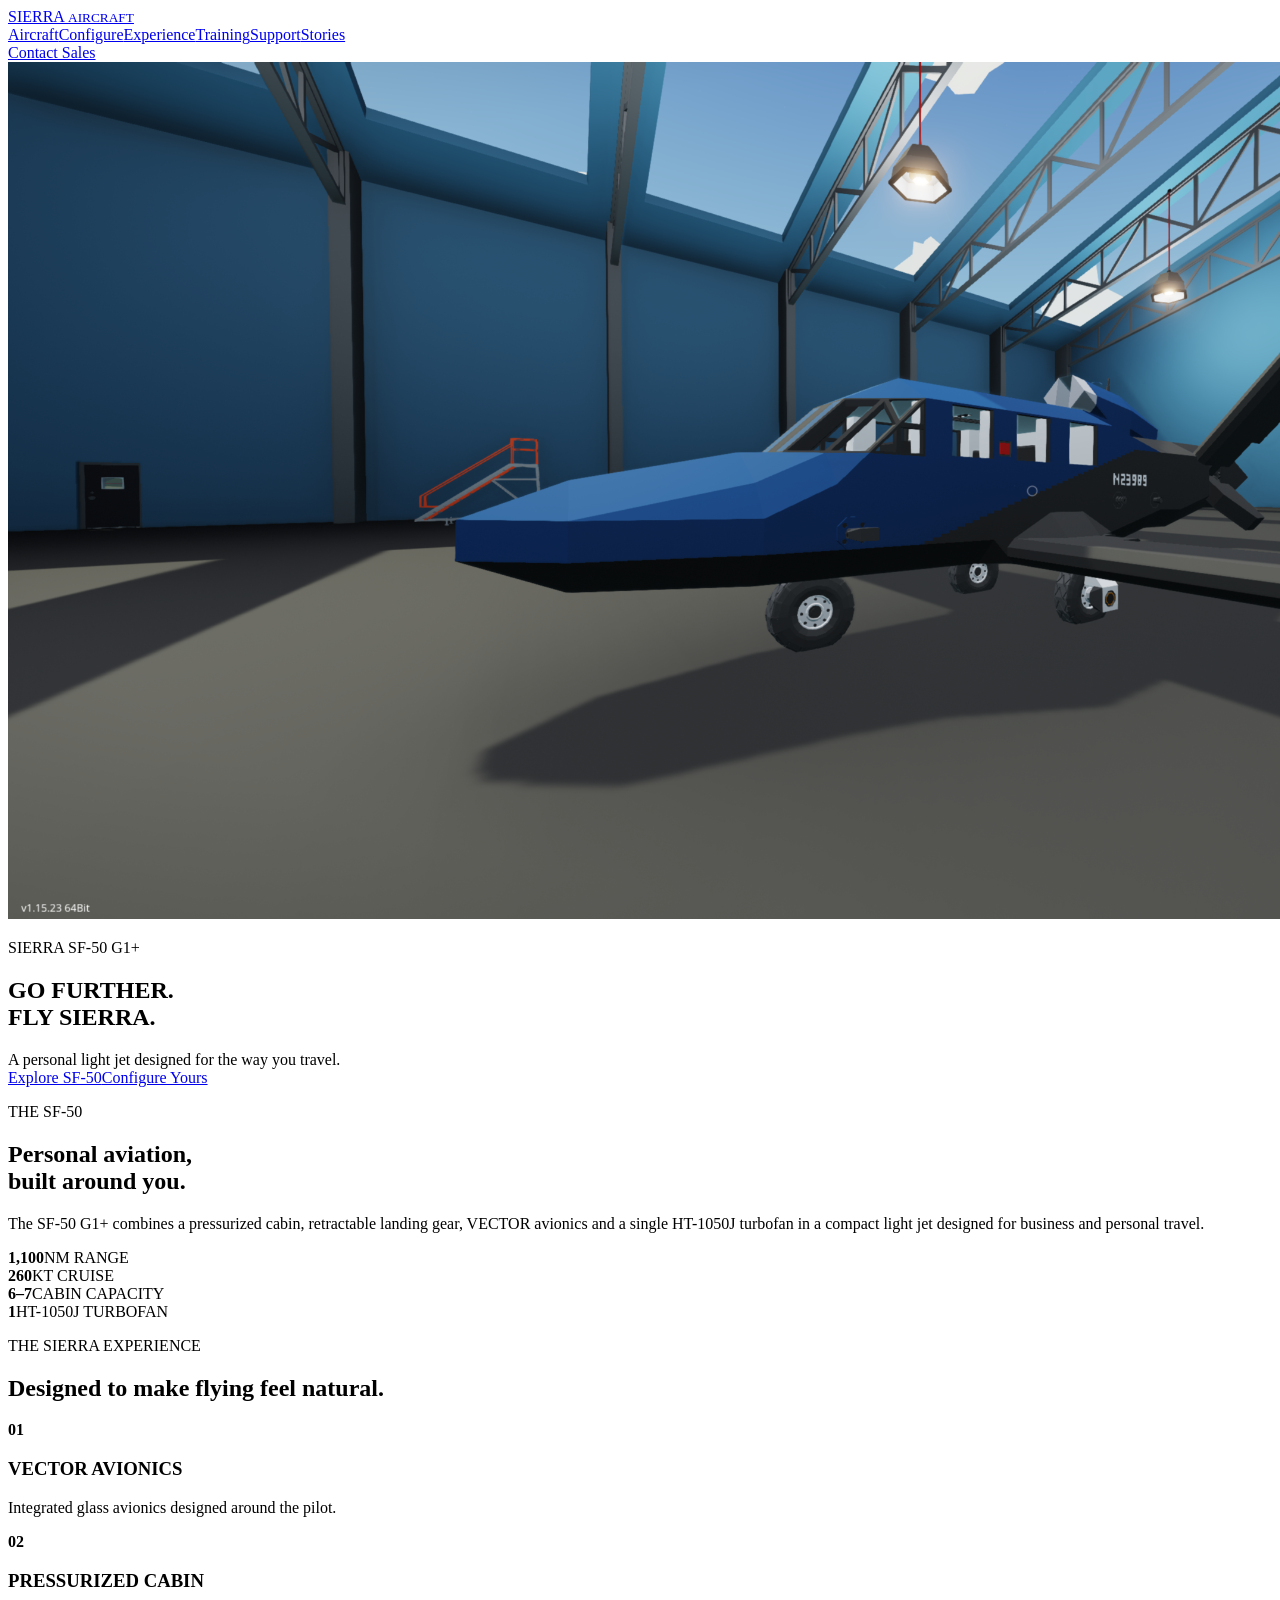
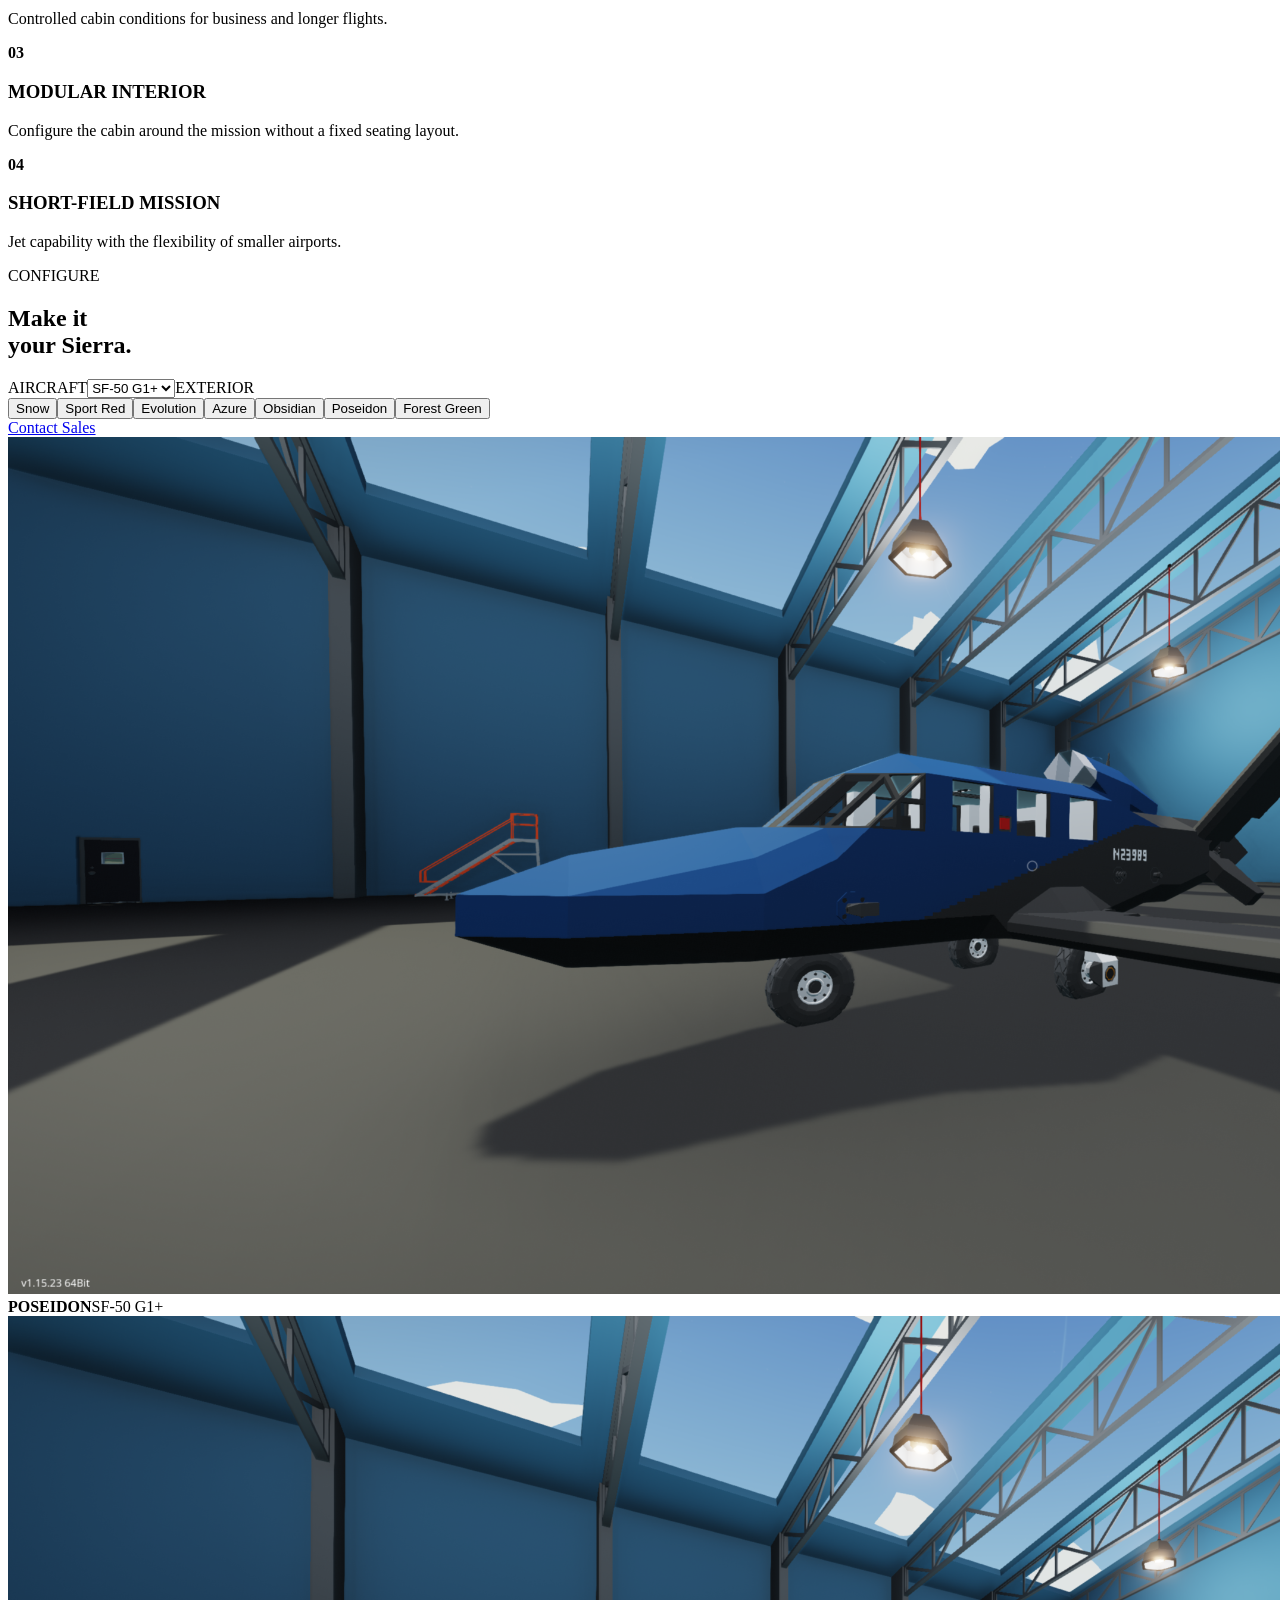
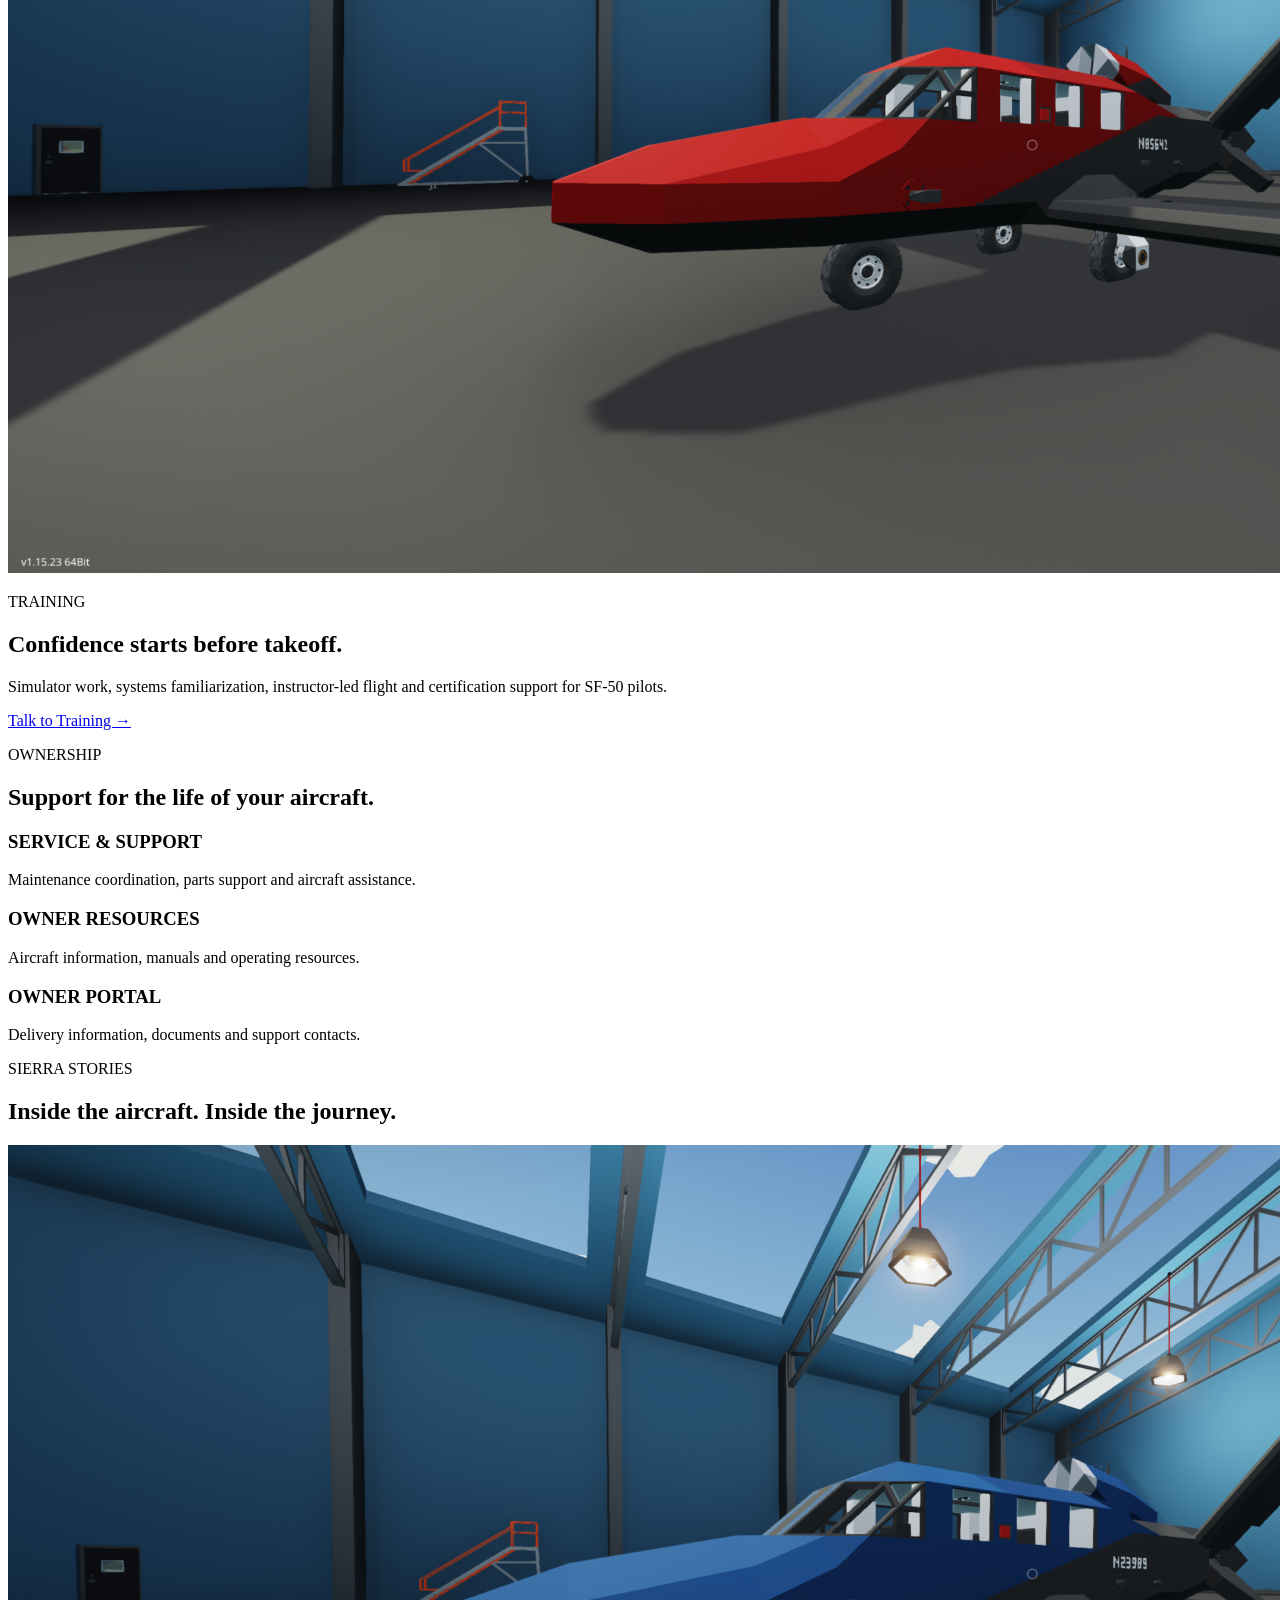
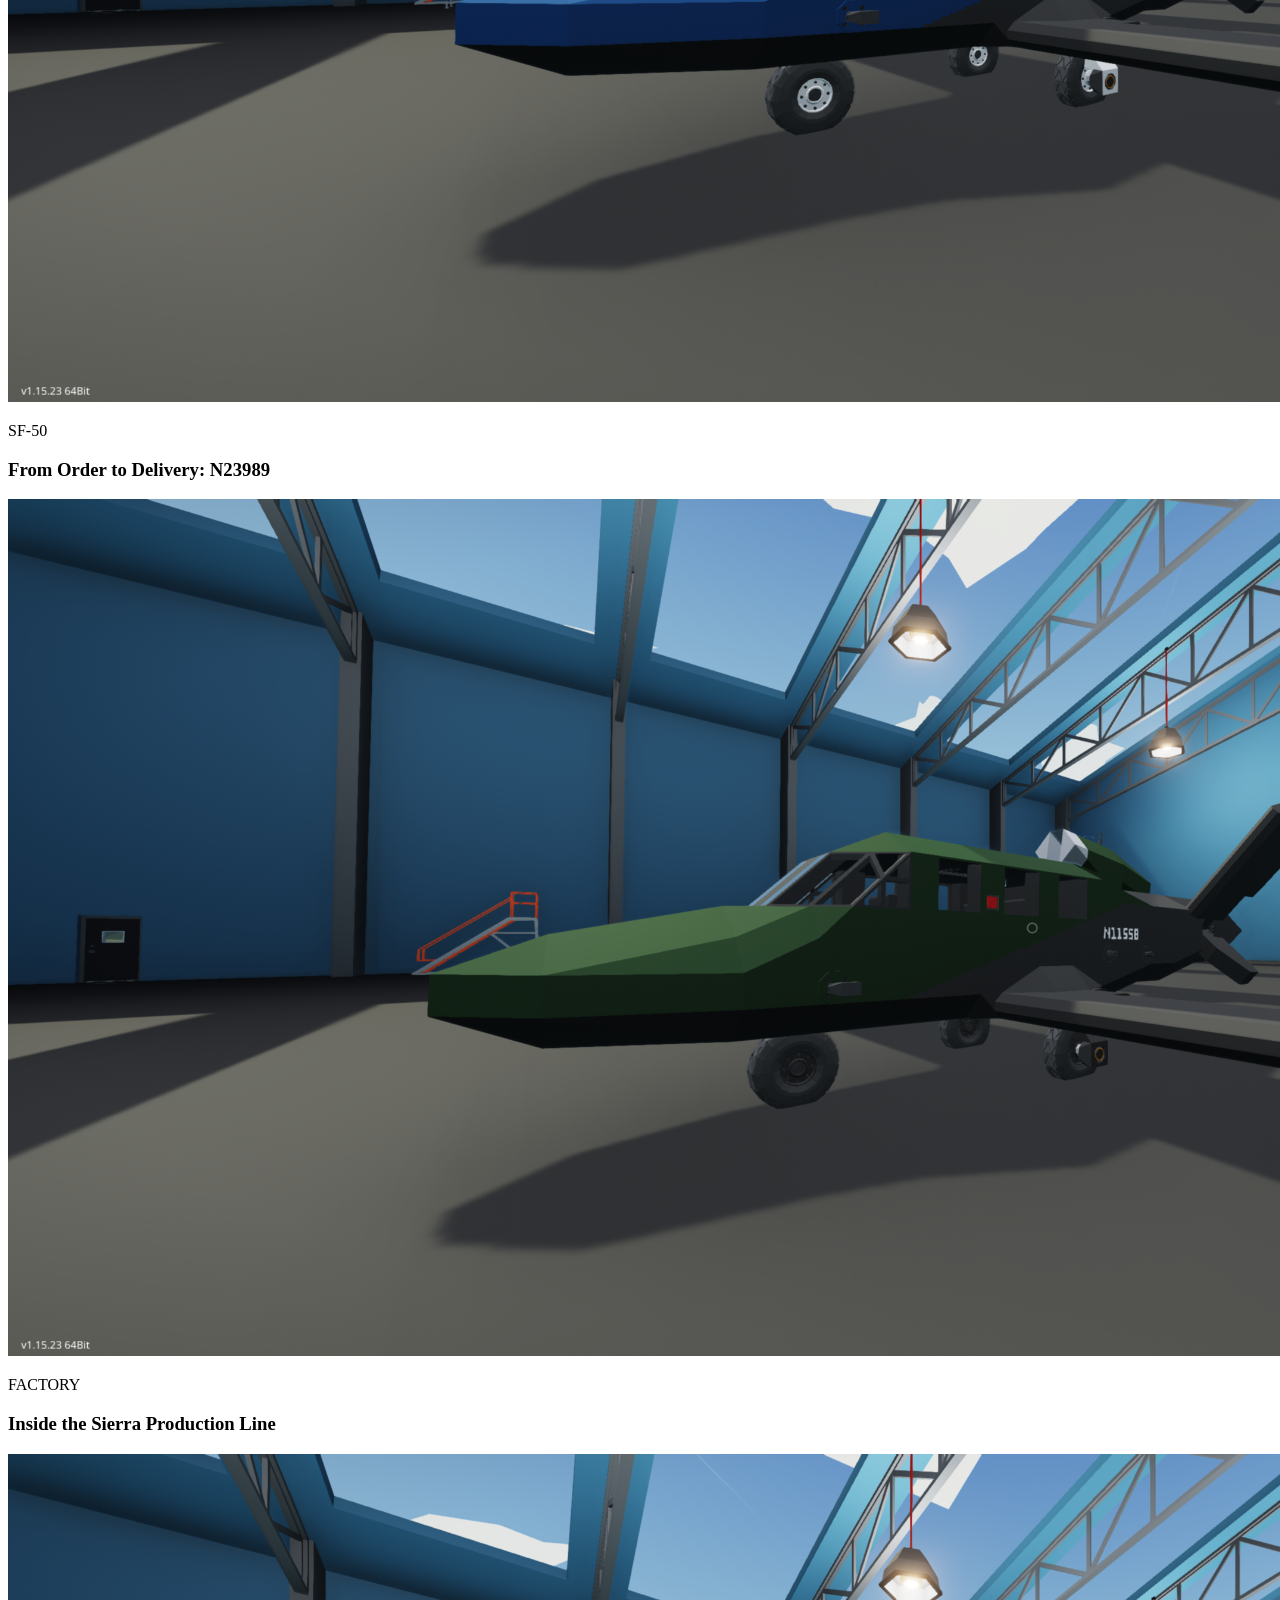
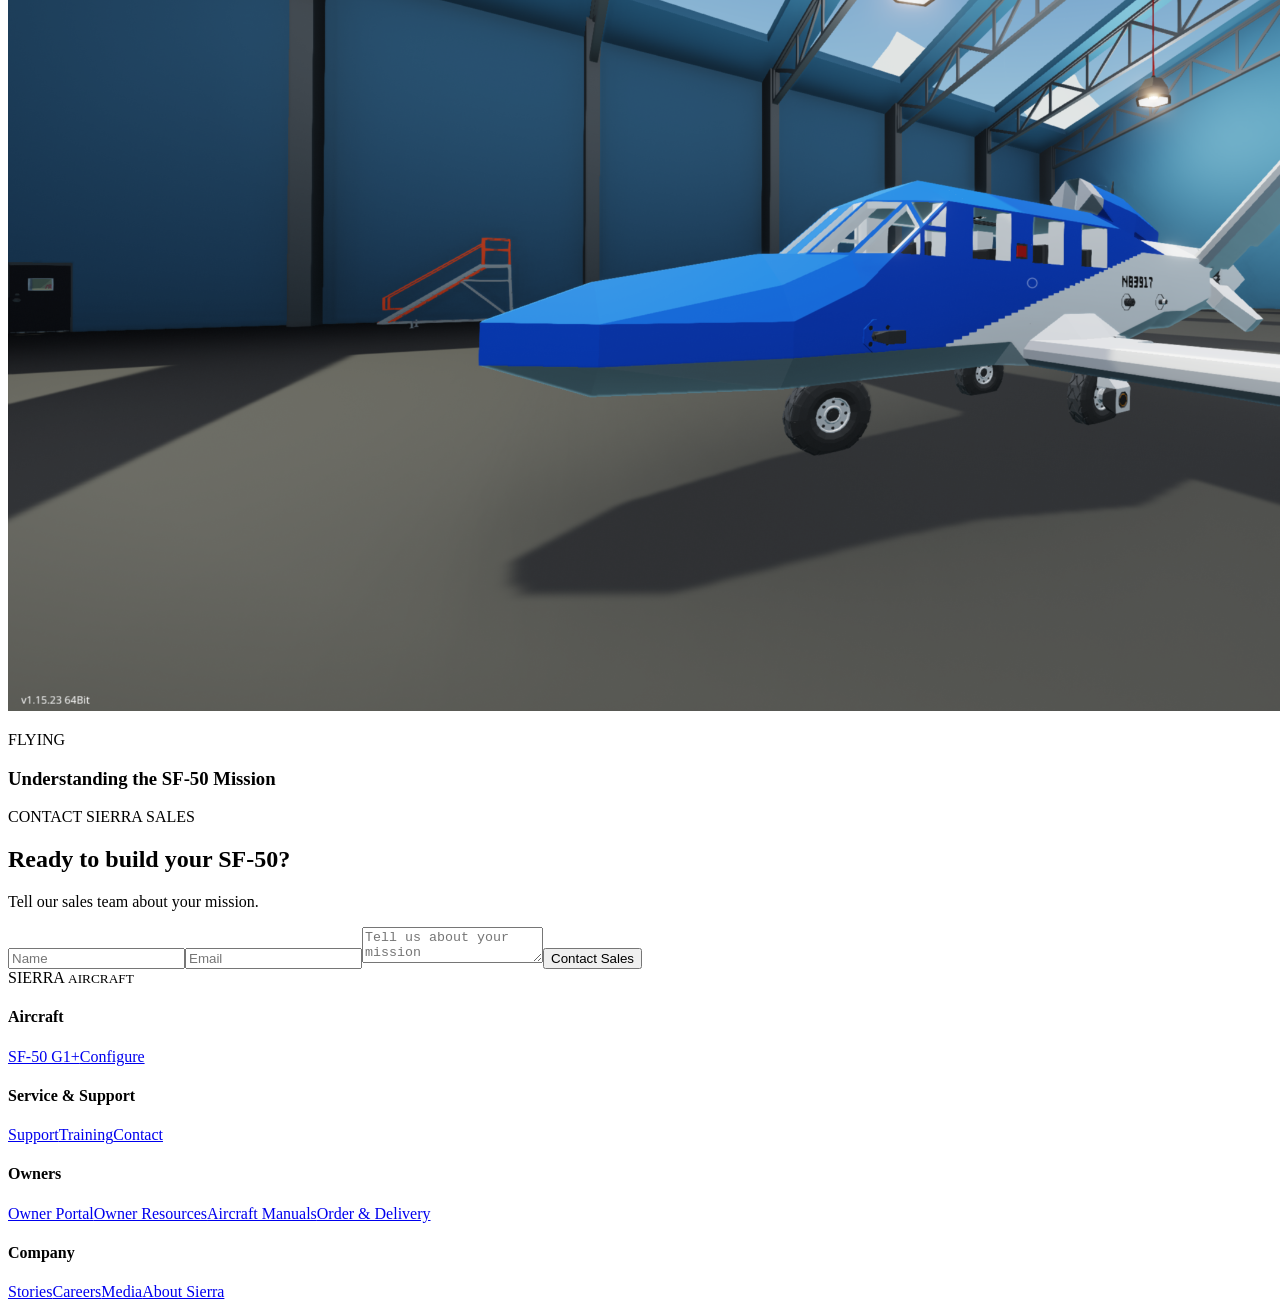
==== index.html @ 9284cd06 "Add Sierra Aircraft website" ====
<!doctype html>
<html lang="en">
<head>
<meta charset="utf-8"><meta name="viewport" content="width=device-width,initial-scale=1">
<title>Sierra Aircraft | SF-50 G1+</title>
<link rel="stylesheet" href="styles.css">
</head>
<body>
<header><a class="logo" href="#">SIERRA <small>AIRCRAFT</small></a><nav><a href="#aircraft">Aircraft</a><a href="#configure">Configure</a><a href="#experience">Experience</a><a href="#training">Training</a><a href="#support">Support</a><a href="#stories">Stories</a></nav><a class="cta" href="#contact">Contact Sales</a></header>
<main>
<section class="hero"><img id="hero" src="Poseidon.png" alt="Sierra SF-50 G1+"><div class="shade"></div><div class="heroText"><p>SIERRA SF-50 G1+</p><h1>GO FURTHER.<br>FLY SIERRA.</h1><span>A personal light jet designed for the way you travel.</span><div><a class="btn light" href="#aircraft">Explore SF-50</a><a class="btn outline" href="#configure">Configure Yours</a></div></div></section>
<section id="aircraft" class="intro"><div><p class="eyebrow">THE SF-50</p><h2>Personal aviation,<br>built around you.</h2></div><p>The SF-50 G1+ combines a pressurized cabin, retractable landing gear, VECTOR avionics and a single HT-1050J turbofan in a compact light jet designed for business and personal travel.</p></section>
<section class="stats"><div><b>1,100</b><span>NM RANGE</span></div><div><b>260</b><span>KT CRUISE</span></div><div><b>6–7</b><span>CABIN CAPACITY</span></div><div><b>1</b><span>HT-1050J TURBOFAN</span></div></section>
<section id="experience" class="dark"><p class="eyebrow">THE SIERRA EXPERIENCE</p><h2>Designed to make flying feel natural.</h2><div class="grid"><article><b>01</b><h3>VECTOR AVIONICS</h3><p>Integrated glass avionics designed around the pilot.</p></article><article><b>02</b><h3>PRESSURIZED CABIN</h3><p>Controlled cabin conditions for business and longer flights.</p></article><article><b>03</b><h3>MODULAR INTERIOR</h3><p>Configure the cabin around the mission without a fixed seating layout.</p></article><article><b>04</b><h3>SHORT-FIELD MISSION</h3><p>Jet capability with the flexibility of smaller airports.</p></article></div></section>
<section id="configure" class="configure"><div><p class="eyebrow">CONFIGURE</p><h2>Make it<br>your Sierra.</h2><label>AIRCRAFT</label><select><option>SF-50 G1+</option></select><label>EXTERIOR</label><div class="colors"><button data-s="Snow" class="">Snow</button><button data-s="Sport Red" class="">Sport Red</button><button data-s="Evolution" class="">Evolution</button><button data-s="Azure" class="">Azure</button><button data-s="Obsidian" class="">Obsidian</button><button data-s="Poseidon" class="selected">Poseidon</button><button data-s="Forest Green" class="">Forest Green</button></div><a class="btn darkBtn" href="#contact">Contact Sales</a></div><div class="preview"><img id="preview" src="Poseidon.png" alt="Configured SF-50"><div><b id="name">POSEIDON</b><span>SF-50 G1+</span></div></div></section>
<section id="training" class="split"><img src="Evolution.png" alt="SF-50"><div><p class="eyebrow">TRAINING</p><h2>Confidence starts before takeoff.</h2><p>Simulator work, systems familiarization, instructor-led flight and certification support for SF-50 pilots.</p><a href="#contact">Talk to Training →</a></div></section>
<section id="support" class="dark"><p class="eyebrow">OWNERSHIP</p><h2>Support for the life of your aircraft.</h2><div class="grid"><article><h3>SERVICE & SUPPORT</h3><p>Maintenance coordination, parts support and aircraft assistance.</p></article><article><h3>OWNER RESOURCES</h3><p>Aircraft information, manuals and operating resources.</p></article><article><h3>OWNER PORTAL</h3><p>Delivery information, documents and support contacts.</p></article></div></section>
<section id="stories" class="stories"><p class="eyebrow">SIERRA STORIES</p><h2>Inside the aircraft. Inside the journey.</h2><div class="storyGrid"><article><img src="Poseidon.png"><p>SF-50</p><h3>From Order to Delivery: N23989</h3></article><article><img src="Forest Green.png"><p>FACTORY</p><h3>Inside the Sierra Production Line</h3></article><article><img src="Azure.png"><p>FLYING</p><h3>Understanding the SF-50 Mission</h3></article></div></section>
<section id="contact" class="contact"><div><p class="eyebrow">CONTACT SIERRA SALES</p><h2>Ready to build your SF-50?</h2><p>Tell our sales team about your mission.</p></div><form onsubmit="event.preventDefault();this.querySelector('button').textContent='Request Sent';"><input required placeholder="Name"><input required type="email" placeholder="Email"><textarea required placeholder="Tell us about your mission"></textarea><button class="btn darkBtn">Contact Sales</button></form></section>
</main>
<footer><div class="logo">SIERRA <small>AIRCRAFT</small></div><div><h4>Aircraft</h4><a href="#aircraft">SF-50 G1+</a><a href="#configure">Configure</a></div><div><h4>Service & Support</h4><a href="#support">Support</a><a href="#training">Training</a><a href="#contact">Contact</a></div><div><h4>Owners</h4><a href="#support">Owner Portal</a><a href="#support">Owner Resources</a><a href="#support">Aircraft Manuals</a><a href="#contact">Order & Delivery</a></div><div><h4>Company</h4><a href="#stories">Stories</a><a href="#contact">Careers</a><a href="#contact">Media</a><a href="#contact">About Sierra</a></div></footer>
<script>
const imgs={"Snow":"Snow.png","Sport Red":"Sport Red.png","Evolution":"Evolution.png","Azure":"Azure.png","Obsidian":"Obsidian.png","Poseidon":"Poseidon.png","Forest Green":"Forest Green.png"};
document.querySelectorAll("[data-s]").forEach(b=>b.onclick=()=>{document.querySelectorAll("[data-s]").forEach(x=>x.classList.remove("selected"));b.classList.add("selected");let s=b.dataset.s;hero.src=imgs[s];preview.src=imgs[s];name.textContent=s.toUpperCase()});
</script></body></html>
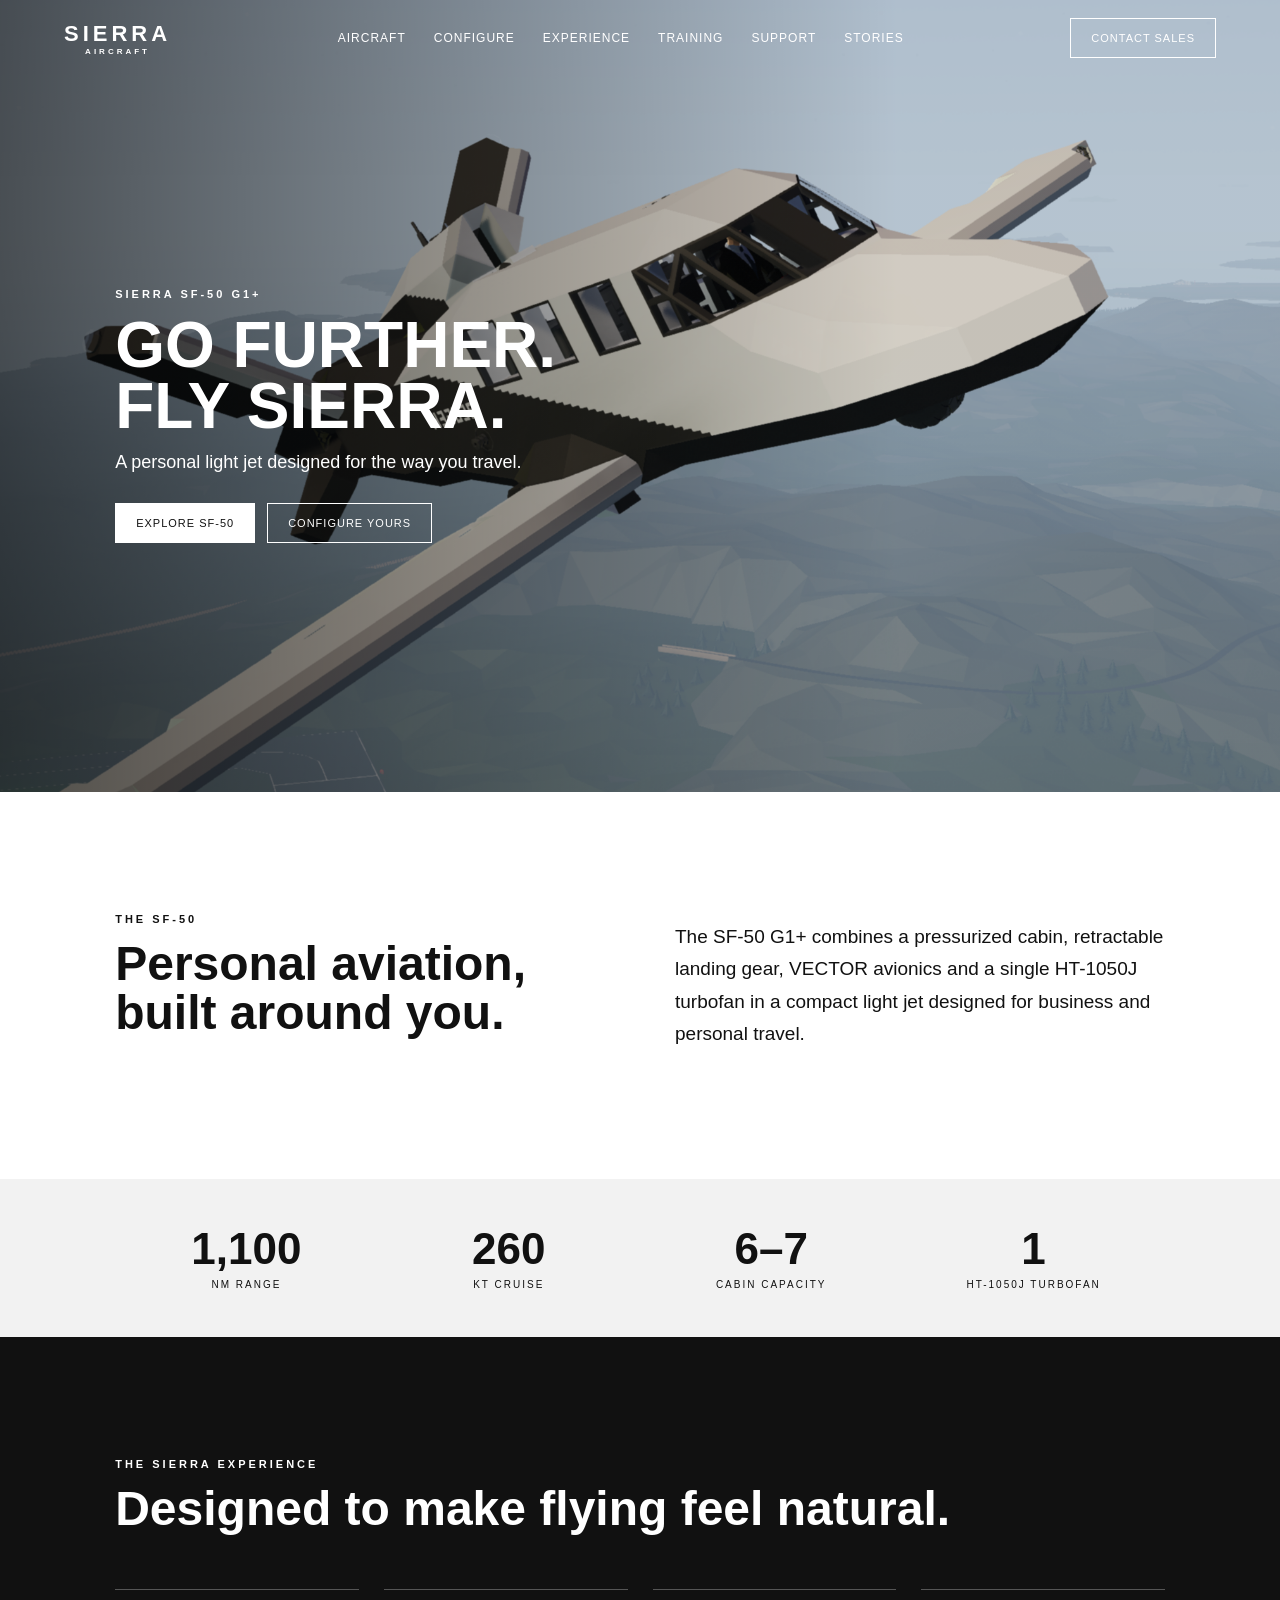
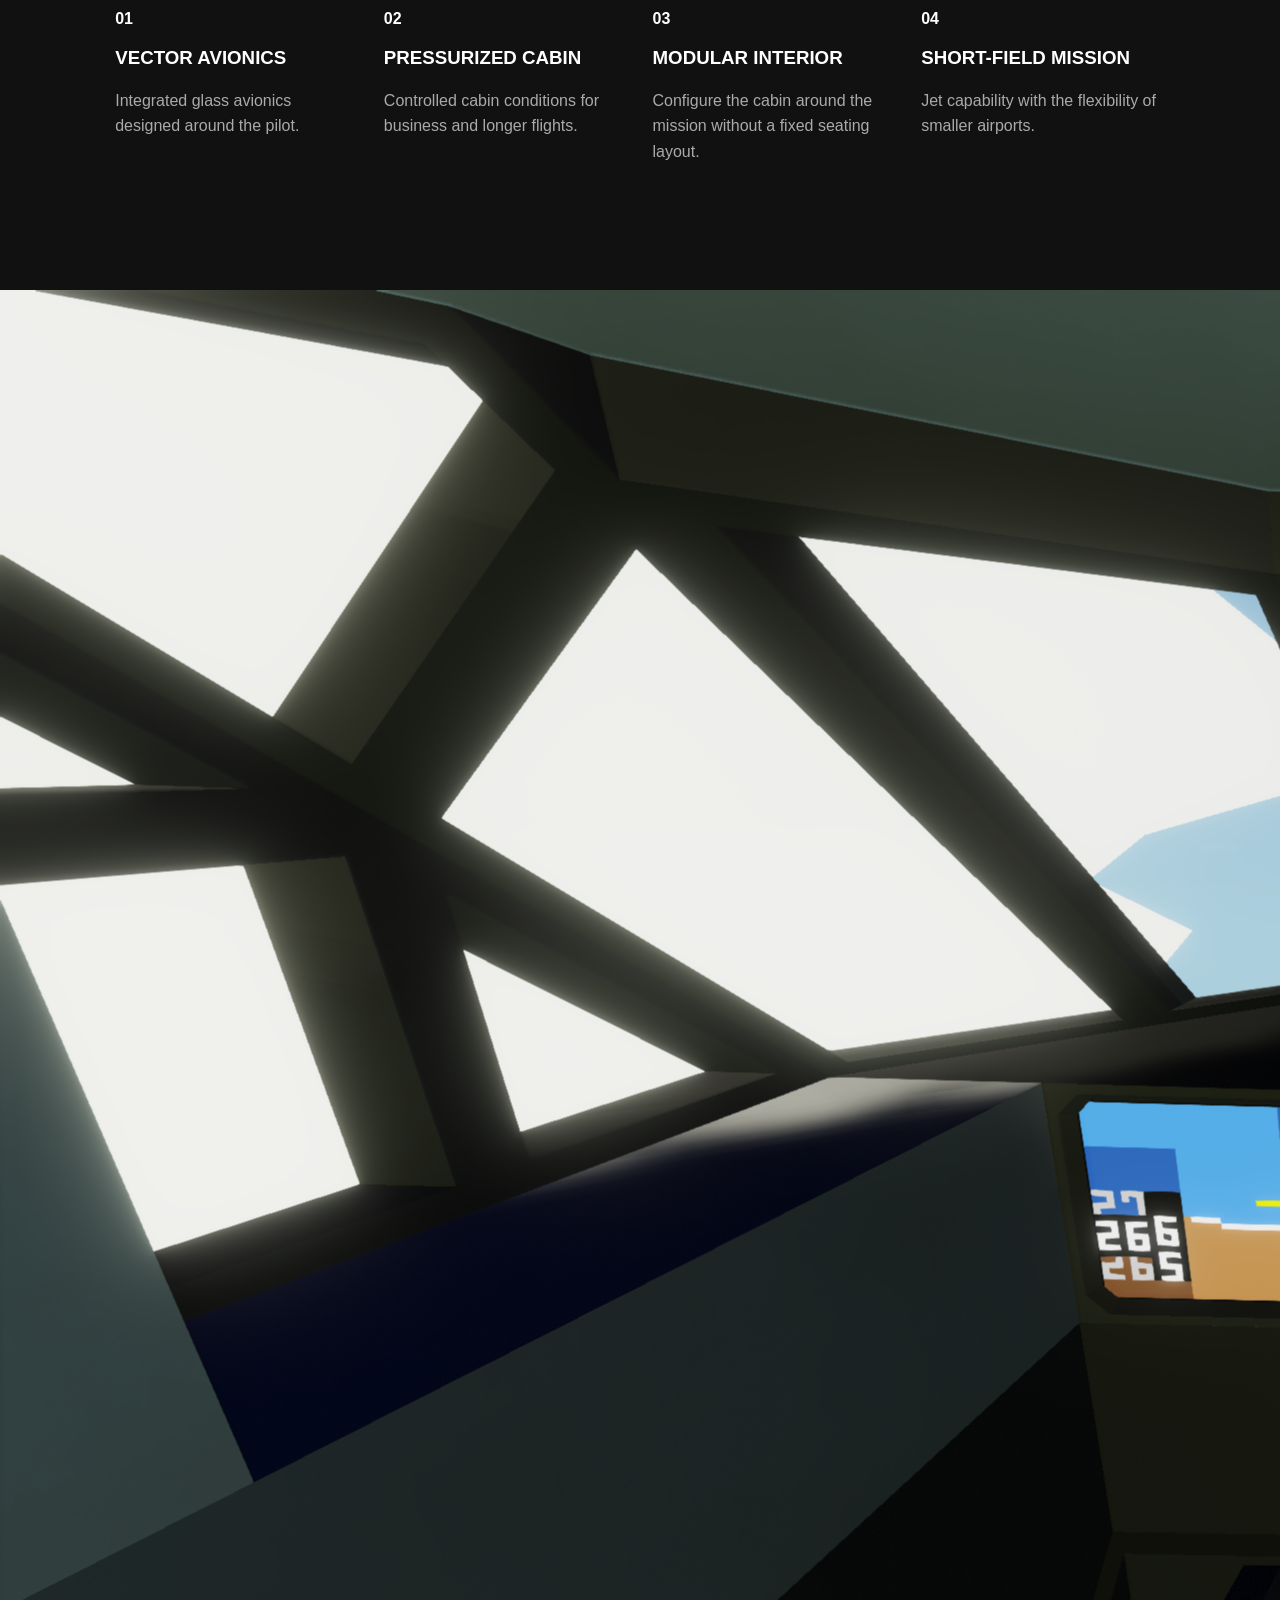
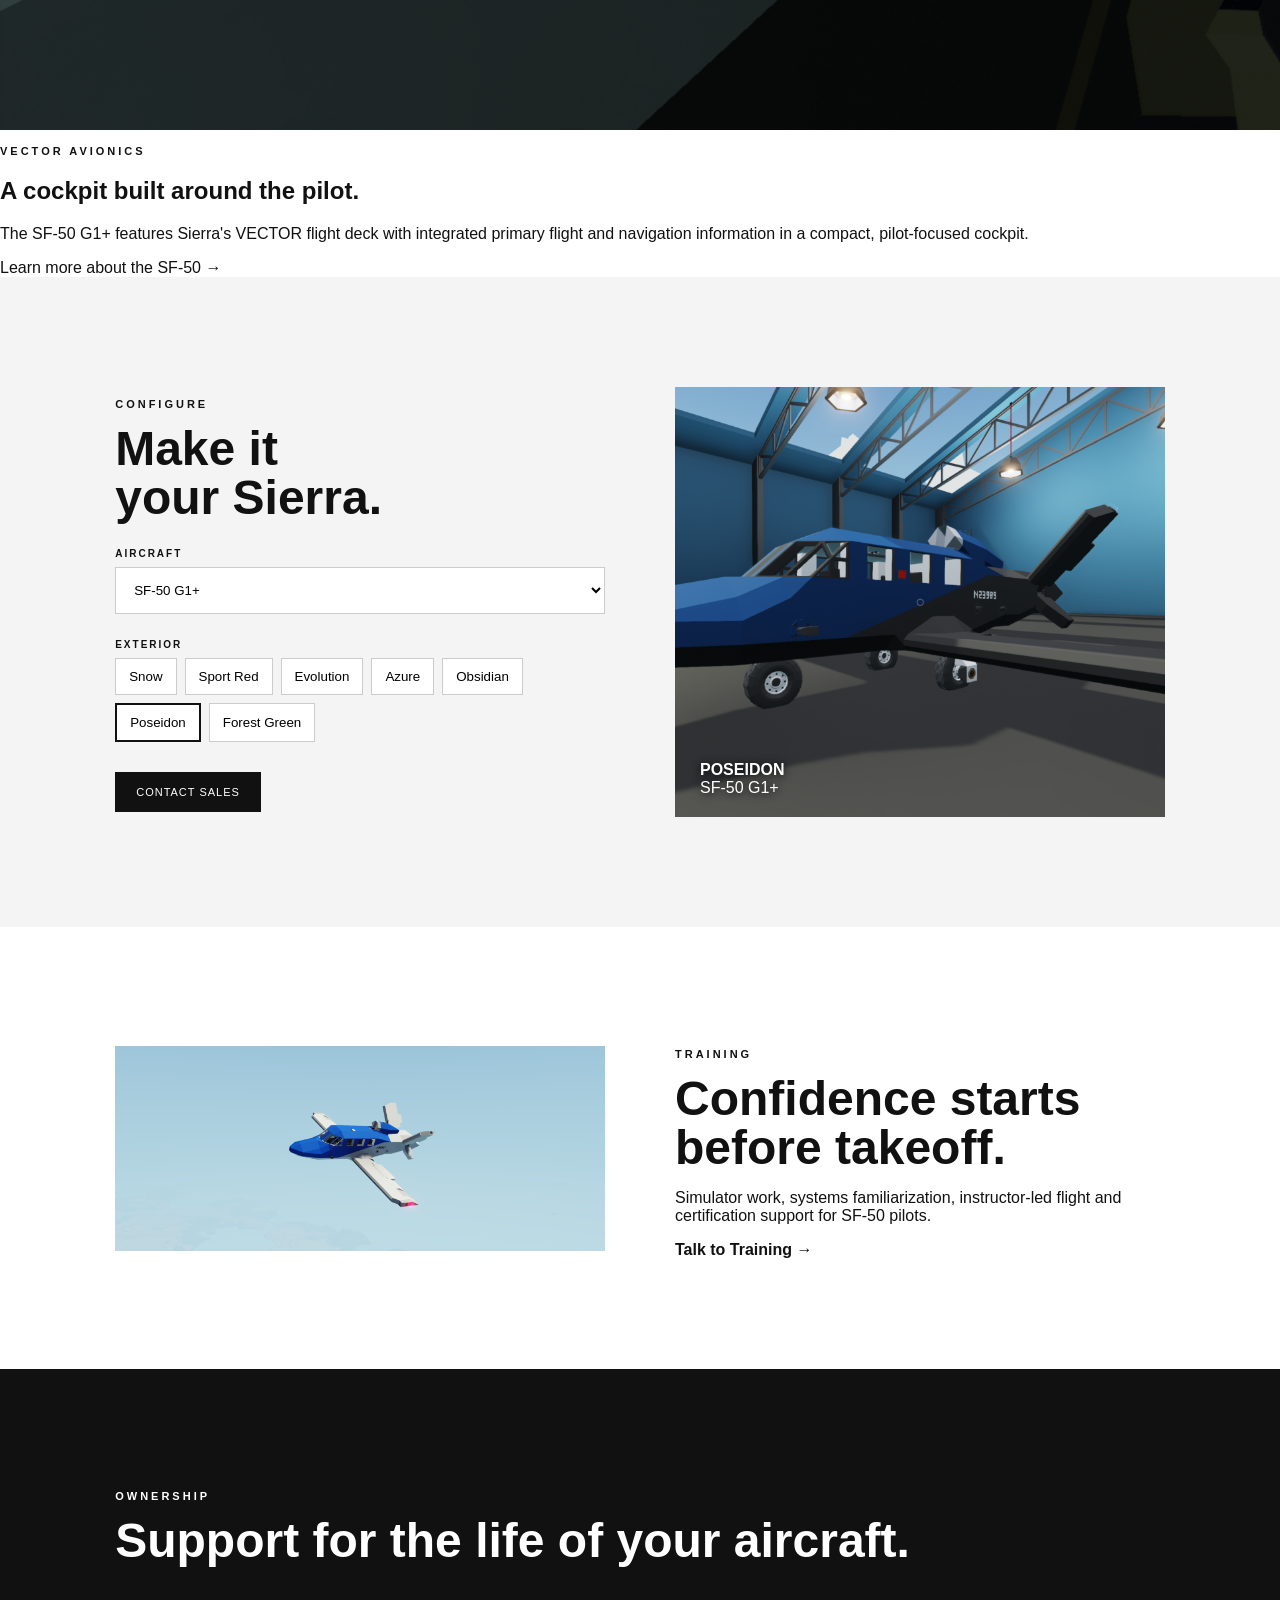
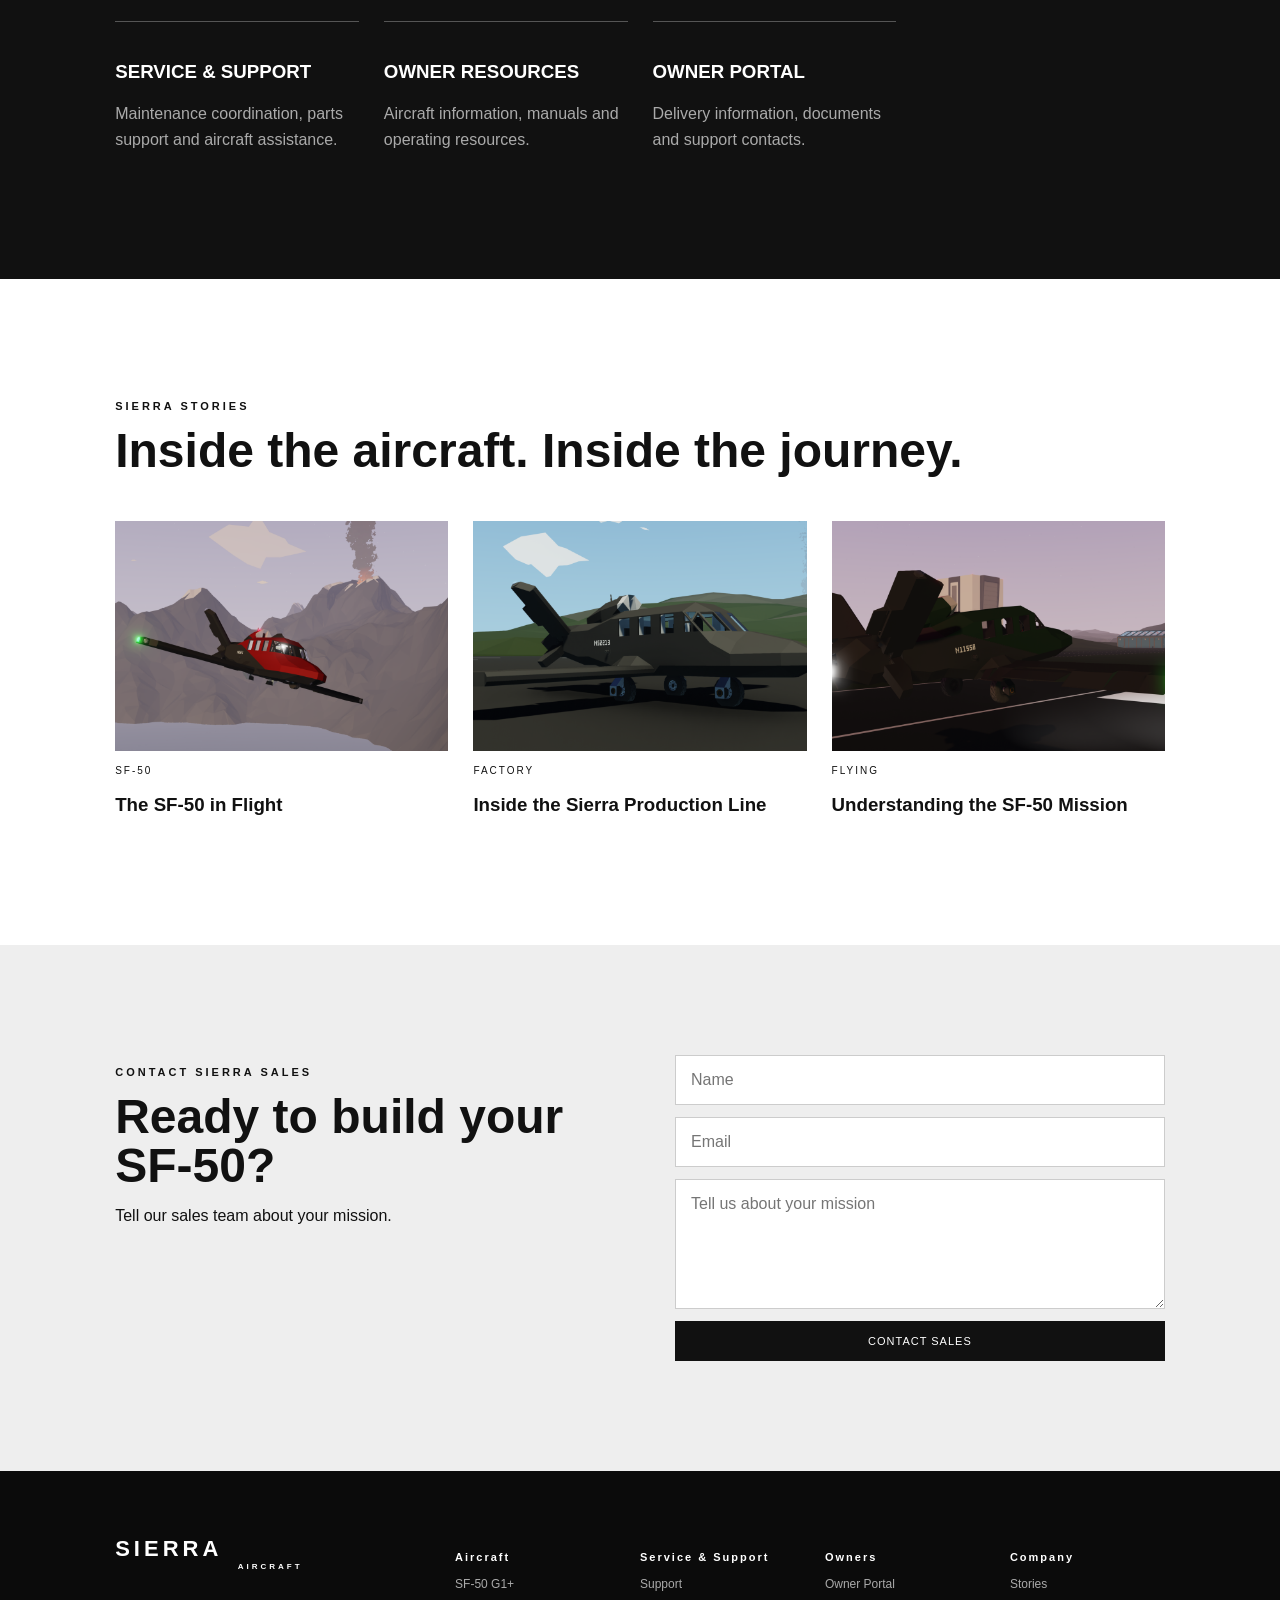
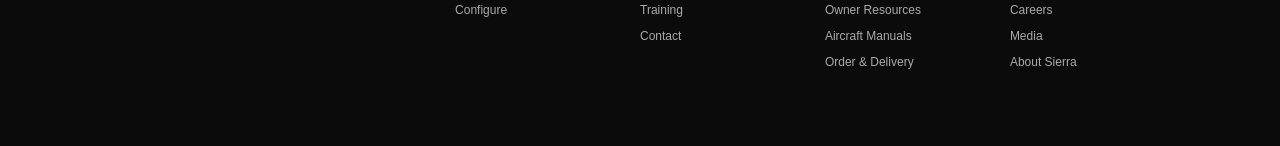
==== commit 91d2d695: "Add new SF-50 imagery and avionics section" ====
--- a/index.html
+++ b/index.html
@@ -1,25 +1,130 @@
 <!doctype html>
 <html lang="en">
 <head>
-<meta charset="utf-8"><meta name="viewport" content="width=device-width,initial-scale=1">
+<meta charset="utf-8">
+<meta name="viewport" content="width=device-width,initial-scale=1">
 <title>Sierra Aircraft | SF-50 G1+</title>
 <link rel="stylesheet" href="styles.css">
 </head>
 <body>
-<header><a class="logo" href="#">SIERRA <small>AIRCRAFT</small></a><nav><a href="#aircraft">Aircraft</a><a href="#configure">Configure</a><a href="#experience">Experience</a><a href="#training">Training</a><a href="#support">Support</a><a href="#stories">Stories</a></nav><a class="cta" href="#contact">Contact Sales</a></header>
+<header>
+  <a class="logo" href="#">SIERRA <small>AIRCRAFT</small></a>
+  <nav>
+    <a href="#aircraft">Aircraft</a><a href="#configure">Configure</a><a href="#experience">Experience</a>
+    <a href="#training">Training</a><a href="#support">Support</a><a href="#stories">Stories</a>
+  </nav>
+  <a class="cta" href="#contact">Contact Sales</a>
+</header>
+
 <main>
-<section class="hero"><img id="hero" src="Poseidon.png" alt="Sierra SF-50 G1+"><div class="shade"></div><div class="heroText"><p>SIERRA SF-50 G1+</p><h1>GO FURTHER.<br>FLY SIERRA.</h1><span>A personal light jet designed for the way you travel.</span><div><a class="btn light" href="#aircraft">Explore SF-50</a><a class="btn outline" href="#configure">Configure Yours</a></div></div></section>
-<section id="aircraft" class="intro"><div><p class="eyebrow">THE SF-50</p><h2>Personal aviation,<br>built around you.</h2></div><p>The SF-50 G1+ combines a pressurized cabin, retractable landing gear, VECTOR avionics and a single HT-1050J turbofan in a compact light jet designed for business and personal travel.</p></section>
-<section class="stats"><div><b>1,100</b><span>NM RANGE</span></div><div><b>260</b><span>KT CRUISE</span></div><div><b>6–7</b><span>CABIN CAPACITY</span></div><div><b>1</b><span>HT-1050J TURBOFAN</span></div></section>
-<section id="experience" class="dark"><p class="eyebrow">THE SIERRA EXPERIENCE</p><h2>Designed to make flying feel natural.</h2><div class="grid"><article><b>01</b><h3>VECTOR AVIONICS</h3><p>Integrated glass avionics designed around the pilot.</p></article><article><b>02</b><h3>PRESSURIZED CABIN</h3><p>Controlled cabin conditions for business and longer flights.</p></article><article><b>03</b><h3>MODULAR INTERIOR</h3><p>Configure the cabin around the mission without a fixed seating layout.</p></article><article><b>04</b><h3>SHORT-FIELD MISSION</h3><p>Jet capability with the flexibility of smaller airports.</p></article></div></section>
-<section id="configure" class="configure"><div><p class="eyebrow">CONFIGURE</p><h2>Make it<br>your Sierra.</h2><label>AIRCRAFT</label><select><option>SF-50 G1+</option></select><label>EXTERIOR</label><div class="colors"><button data-s="Snow" class="">Snow</button><button data-s="Sport Red" class="">Sport Red</button><button data-s="Evolution" class="">Evolution</button><button data-s="Azure" class="">Azure</button><button data-s="Obsidian" class="">Obsidian</button><button data-s="Poseidon" class="selected">Poseidon</button><button data-s="Forest Green" class="">Forest Green</button></div><a class="btn darkBtn" href="#contact">Contact Sales</a></div><div class="preview"><img id="preview" src="Poseidon.png" alt="Configured SF-50"><div><b id="name">POSEIDON</b><span>SF-50 G1+</span></div></div></section>
-<section id="training" class="split"><img src="Evolution.png" alt="SF-50"><div><p class="eyebrow">TRAINING</p><h2>Confidence starts before takeoff.</h2><p>Simulator work, systems familiarization, instructor-led flight and certification support for SF-50 pilots.</p><a href="#contact">Talk to Training →</a></div></section>
-<section id="support" class="dark"><p class="eyebrow">OWNERSHIP</p><h2>Support for the life of your aircraft.</h2><div class="grid"><article><h3>SERVICE & SUPPORT</h3><p>Maintenance coordination, parts support and aircraft assistance.</p></article><article><h3>OWNER RESOURCES</h3><p>Aircraft information, manuals and operating resources.</p></article><article><h3>OWNER PORTAL</h3><p>Delivery information, documents and support contacts.</p></article></div></section>
-<section id="stories" class="stories"><p class="eyebrow">SIERRA STORIES</p><h2>Inside the aircraft. Inside the journey.</h2><div class="storyGrid"><article><img src="Poseidon.png"><p>SF-50</p><h3>From Order to Delivery: N23989</h3></article><article><img src="Forest Green.png"><p>FACTORY</p><h3>Inside the Sierra Production Line</h3></article><article><img src="Azure.png"><p>FLYING</p><h3>Understanding the SF-50 Mission</h3></article></div></section>
-<section id="contact" class="contact"><div><p class="eyebrow">CONTACT SIERRA SALES</p><h2>Ready to build your SF-50?</h2><p>Tell our sales team about your mission.</p></div><form onsubmit="event.preventDefault();this.querySelector('button').textContent='Request Sent';"><input required placeholder="Name"><input required type="email" placeholder="Email"><textarea required placeholder="Tell us about your mission"></textarea><button class="btn darkBtn">Contact Sales</button></form></section>
+<section class="hero">
+  <img id="hero" src="Base Profile Screenshot 2026.09.27 - 17.12.22.31.png" alt="Sierra SF-50 G1+">
+  <div class="shade"></div>
+  <div class="heroText">
+    <p>SIERRA SF-50 G1+</p>
+    <h1>GO FURTHER.<br>FLY SIERRA.</h1>
+    <span>A personal light jet designed for the way you travel.</span>
+    <div><a class="btn light" href="#aircraft">Explore SF-50</a><a class="btn outline" href="#configure">Configure Yours</a></div>
+  </div>
+  <div class="heroDots" id="heroDots"></div>
+</section>
+
+<section id="aircraft" class="intro">
+  <div><p class="eyebrow">THE SF-50</p><h2>Personal aviation,<br>built around you.</h2></div>
+  <p>The SF-50 G1+ combines a pressurized cabin, retractable landing gear, VECTOR avionics and a single HT-1050J turbofan in a compact light jet designed for business and personal travel.</p>
+</section>
+
+<section class="stats">
+  <div><b>1,100</b><span>NM RANGE</span></div><div><b>260</b><span>KT CRUISE</span></div>
+  <div><b>6–7</b><span>CABIN CAPACITY</span></div><div><b>1</b><span>HT-1050J TURBOFAN</span></div>
+</section>
+
+<section id="experience" class="dark">
+  <p class="eyebrow">THE SIERRA EXPERIENCE</p><h2>Designed to make flying feel natural.</h2>
+  <div class="grid">
+    <article><b>01</b><h3>VECTOR AVIONICS</h3><p>Integrated glass avionics designed around the pilot.</p></article>
+    <article><b>02</b><h3>PRESSURIZED CABIN</h3><p>Controlled cabin conditions for business and longer flights.</p></article>
+    <article><b>03</b><h3>MODULAR INTERIOR</h3><p>Configure the cabin around the mission without a fixed seating layout.</p></article>
+    <article><b>04</b><h3>SHORT-FIELD MISSION</h3><p>Jet capability with the flexibility of smaller airports.</p></article>
+  </div>
+</section>
+
+<section class="avionics">
+  <div class="avionicsImage"><img src="Base Profile Screenshot 2026.09.27 - 17.26.10.51.png" alt="Sierra VECTOR avionics cockpit"></div>
+  <div class="avionicsText"><p class="eyebrow">VECTOR AVIONICS</p><h2>A cockpit built around the pilot.</h2><p>The SF-50 G1+ features Sierra's VECTOR flight deck with integrated primary flight and navigation information in a compact, pilot-focused cockpit.</p><a class="textLink" href="#contact">Learn more about the SF-50 →</a></div>
+</section>
+
+<section id="configure" class="configure">
+  <div>
+    <p class="eyebrow">CONFIGURE</p><h2>Make it<br>your Sierra.</h2>
+    <label>AIRCRAFT</label><select><option>SF-50 G1+</option></select>
+    <label>EXTERIOR</label>
+    <div class="colors">
+      <button data-s="Snow">Snow</button><button data-s="Sport Red">Sport Red</button><button data-s="Evolution">Evolution</button>
+      <button data-s="Azure">Azure</button><button data-s="Obsidian">Obsidian</button><button data-s="Poseidon" class="selected">Poseidon</button><button data-s="Forest Green">Forest Green</button>
+    </div>
+    <a class="btn darkBtn" href="#contact">Contact Sales</a>
+  </div>
+  <div class="preview"><img id="preview" src="Poseidon.png" alt="Configured SF-50"><div><b id="name">POSEIDON</b><span>SF-50 G1+</span></div></div>
+</section>
+
+<section id="training" class="split">
+  <img src="Base Profile Screenshot 2026.09.27 - 17.18.28.24.png" alt="SF-50">
+  <div><p class="eyebrow">TRAINING</p><h2>Confidence starts before takeoff.</h2><p>Simulator work, systems familiarization, instructor-led flight and certification support for SF-50 pilots.</p><a href="#contact">Talk to Training →</a></div>
+</section>
+
+<section id="support" class="dark">
+  <p class="eyebrow">OWNERSHIP</p><h2>Support for the life of your aircraft.</h2>
+  <div class="grid three">
+    <article><h3>SERVICE & SUPPORT</h3><p>Maintenance coordination, parts support and aircraft assistance.</p></article>
+    <article><h3>OWNER RESOURCES</h3><p>Aircraft information, manuals and operating resources.</p></article>
+    <article><h3>OWNER PORTAL</h3><p>Delivery information, documents and support contacts.</p></article>
+  </div>
+</section>
+
+<section id="stories" class="stories">
+  <p class="eyebrow">SIERRA STORIES</p><h2>Inside the aircraft. Inside the journey.</h2>
+  <div class="storyGrid">
+    <article><img src="Base Profile Screenshot 2026.09.27 - 17.16.39.25.png"><p>SF-50</p><h3>The SF-50 in Flight</h3></article>
+    <article><img src="Base Profile Screenshot 2026.09.27 - 17.21.08.29.png"><p>FACTORY</p><h3>Inside the Sierra Production Line</h3></article>
+    <article><img src="Base Profile Screenshot 2026.09.27 - 17.22.26.82.png"><p>FLYING</p><h3>Understanding the SF-50 Mission</h3></article>
+  </div>
+</section>
+
+<section id="contact" class="contact">
+  <div><p class="eyebrow">CONTACT SIERRA SALES</p><h2>Ready to build your SF-50?</h2><p>Tell our sales team about your mission.</p></div>
+  <form onsubmit="event.preventDefault();this.querySelector('button').textContent='Request Sent';"><input required placeholder="Name"><input required type="email" placeholder="Email"><textarea required placeholder="Tell us about your mission"></textarea><button class="btn darkBtn">Contact Sales</button></form>
+</section>
 </main>
-<footer><div class="logo">SIERRA <small>AIRCRAFT</small></div><div><h4>Aircraft</h4><a href="#aircraft">SF-50 G1+</a><a href="#configure">Configure</a></div><div><h4>Service & Support</h4><a href="#support">Support</a><a href="#training">Training</a><a href="#contact">Contact</a></div><div><h4>Owners</h4><a href="#support">Owner Portal</a><a href="#support">Owner Resources</a><a href="#support">Aircraft Manuals</a><a href="#contact">Order & Delivery</a></div><div><h4>Company</h4><a href="#stories">Stories</a><a href="#contact">Careers</a><a href="#contact">Media</a><a href="#contact">About Sierra</a></div></footer>
+
+<footer>
+  <div class="logo">SIERRA <small>AIRCRAFT</small></div>
+  <div><h4>Aircraft</h4><a href="#aircraft">SF-50 G1+</a><a href="#configure">Configure</a></div>
+  <div><h4>Service & Support</h4><a href="#support">Support</a><a href="#training">Training</a><a href="#contact">Contact</a></div>
+  <div><h4>Owners</h4><a href="#support">Owner Portal</a><a href="#support">Owner Resources</a><a href="#support">Aircraft Manuals</a><a href="#contact">Order & Delivery</a></div>
+  <div><h4>Company</h4><a href="#stories">Stories</a><a href="#contact">Careers</a><a href="#contact">Media</a><a href="#contact">About Sierra</a></div>
+</footer>
+
 <script>
-const imgs={"Snow":"Snow.png","Sport Red":"Sport Red.png","Evolution":"Evolution.png","Azure":"Azure.png","Obsidian":"Obsidian.png","Poseidon":"Poseidon.png","Forest Green":"Forest Green.png"};
-document.querySelectorAll("[data-s]").forEach(b=>b.onclick=()=>{document.querySelectorAll("[data-s]").forEach(x=>x.classList.remove("selected"));b.classList.add("selected");let s=b.dataset.s;hero.src=imgs[s];preview.src=imgs[s];name.textContent=s.toUpperCase()});
-</script></body></html>+const schemes={"Snow":"Snow.png","Sport Red":"Sport Red.png","Evolution":"Evolution.png","Azure":"Azure.png","Obsidian":"Obsidian.png","Poseidon":"Poseidon.png","Forest Green":"Forest Green.png"};
+const heroImages=[
+"Base Profile Screenshot 2026.09.27 - 17.12.22.31.png",
+"Base Profile Screenshot 2026.09.27 - 17.16.39.25.png",
+"Base Profile Screenshot 2026.09.27 - 17.18.28.24.png",
+"Base Profile Screenshot 2026.09.27 - 17.21.08.29.png",
+"Base Profile Screenshot 2026.09.27 - 17.22.26.82.png"
+];
+const hero=document.getElementById("hero"), dots=document.getElementById("heroDots");
+heroImages.forEach((_,i)=>{const d=document.createElement("button");d.className=i===0?"active":"";d.setAttribute("aria-label","Hero image "+(i+1));d.onclick=()=>showHero(i);dots.appendChild(d)});
+let heroIndex=0;
+function showHero(i){heroIndex=i;hero.classList.remove("fade");void hero.offsetWidth;hero.src=heroImages[i];hero.classList.add("fade");[...dots.children].forEach((d,n)=>d.classList.toggle("active",n===i))}
+setInterval(()=>showHero((heroIndex+1)%heroImages.length),6000);
+
+document.querySelectorAll("[data-s]").forEach(b=>b.onclick=()=>{
+  document.querySelectorAll("[data-s]").forEach(x=>x.classList.remove("selected"));
+  b.classList.add("selected");let s=b.dataset.s;
+  document.getElementById("preview").src=schemes[s];document.getElementById("name").textContent=s.toUpperCase();
+});
+</script>
+</body>
+</html>
--- a/styles.css
+++ b/styles.css
@@ -0,0 +1 @@
+*{box-sizing:border-box}html{scroll-behavior:smooth}body{margin:0;font-family:Arial,Helvetica,sans-serif;color:#111}a{text-decoration:none;color:inherit}header{height:76px;display:flex;align-items:center;justify-content:space-between;padding:0 5%;position:absolute;z-index:5;width:100%;color:white}.logo{font-size:22px;font-weight:800;letter-spacing:4px}.logo small{display:block;font-size:8px;letter-spacing:3px;text-align:center}nav{display:flex;gap:28px;font-size:12px;text-transform:uppercase;letter-spacing:1px}.cta,.btn{padding:13px 20px;border:1px solid white;text-transform:uppercase;font-size:11px;letter-spacing:1px}.hero{height:88vh;min-height:650px;position:relative;overflow:hidden;background:#111}.hero>img{width:100%;height:100%;object-fit:cover;transform:scale(1.28);transform-origin:center center}.shade{position:absolute;inset:0;background:linear-gradient(90deg,rgba(0,0,0,.62),rgba(0,0,0,.05) 70%)}.heroText{position:absolute;left:9%;top:35%;color:white;max-width:600px}.heroText p,.eyebrow{font-size:11px;letter-spacing:3px;font-weight:700}.heroText h1{font-size:64px;line-height:.95;margin:15px 0}.heroText span{font-size:18px}.heroText>div{margin-top:30px;display:flex;gap:12px}.light{background:white;color:#111;border-color:white}.outline{background:transparent}.intro,.configure,.split,.contact{padding:110px 9%;display:grid;grid-template-columns:1fr 1fr;gap:70px}.intro h2,.configure h2,.split h2,.contact h2,.dark h2,.stories h2{font-size:48px;line-height:1.02;margin:15px 0}.intro>p{font-size:19px;line-height:1.7;max-width:600px}.stats{display:grid;grid-template-columns:repeat(4,1fr);background:#f2f2f2;padding:45px 9%;text-align:center}.stats b{display:block;font-size:44px}.stats span{font-size:10px;letter-spacing:2px}.dark{background:#111;color:white;padding:110px 9%}.grid{display:grid;grid-template-columns:repeat(4,1fr);gap:25px;margin-top:55px}.grid article{border-top:1px solid #555;padding-top:20px}.grid p{color:#aaa;line-height:1.6}.configure{background:#f4f4f4}.configure label{display:block;font-size:10px;letter-spacing:2px;margin:25px 0 8px;font-weight:bold}.configure select{width:100%;padding:14px;border:1px solid #ccc;background:white}.colors{display:flex;flex-wrap:wrap;gap:8px;margin-bottom:30px}.colors button{background:white;border:1px solid #ccc;padding:10px 13px;cursor:pointer}.colors button.selected{border:2px solid #111}.darkBtn{display:inline-block;background:#111;color:white;border-color:#111}.preview{background:white;position:relative;min-height:430px;display:flex;align-items:center;justify-content:center;overflow:hidden}.preview img{width:100%;height:100%;object-fit:cover;position:absolute;transform:scale(1.32);transform-origin:center center}.preview div{position:absolute;bottom:20px;left:25px;color:white;text-shadow:0 1px 8px #000}.preview b,.preview span{display:block}.split{align-items:center}.split img{width:100%}.split a{font-weight:bold}.stories{padding:110px 9%}.storyGrid{display:grid;grid-template-columns:repeat(3,1fr);gap:25px;margin-top:45px}.storyGrid img{width:100%;height:230px;object-fit:cover}.storyGrid p{font-size:10px;letter-spacing:2px}.contact{background:#eee}.contact form{display:flex;flex-direction:column;gap:12px}.contact input,.contact textarea{padding:15px;border:1px solid #ccc;font:inherit}.contact textarea{height:130px}.contact button{cursor:pointer}footer{background:#0b0b0b;color:white;padding:65px 9%;display:grid;grid-template-columns:2fr repeat(4,1fr);gap:30px}footer h4{font-size:11px;letter-spacing:2px}footer a{display:block;color:#aaa;font-size:12px;margin:12px 0}@media(max-width:800px){nav{display:none}.heroText h1{font-size:44px}.intro,.configure,.split,.contact{grid-template-columns:1fr;padding:70px 7%}.stats{grid-template-columns:1fr 1fr;gap:30px}.grid,.storyGrid{grid-template-columns:1fr 1fr}.dark{padding:70px 7%}footer{grid-template-columns:1fr 1fr}.heroText{left:7%}}
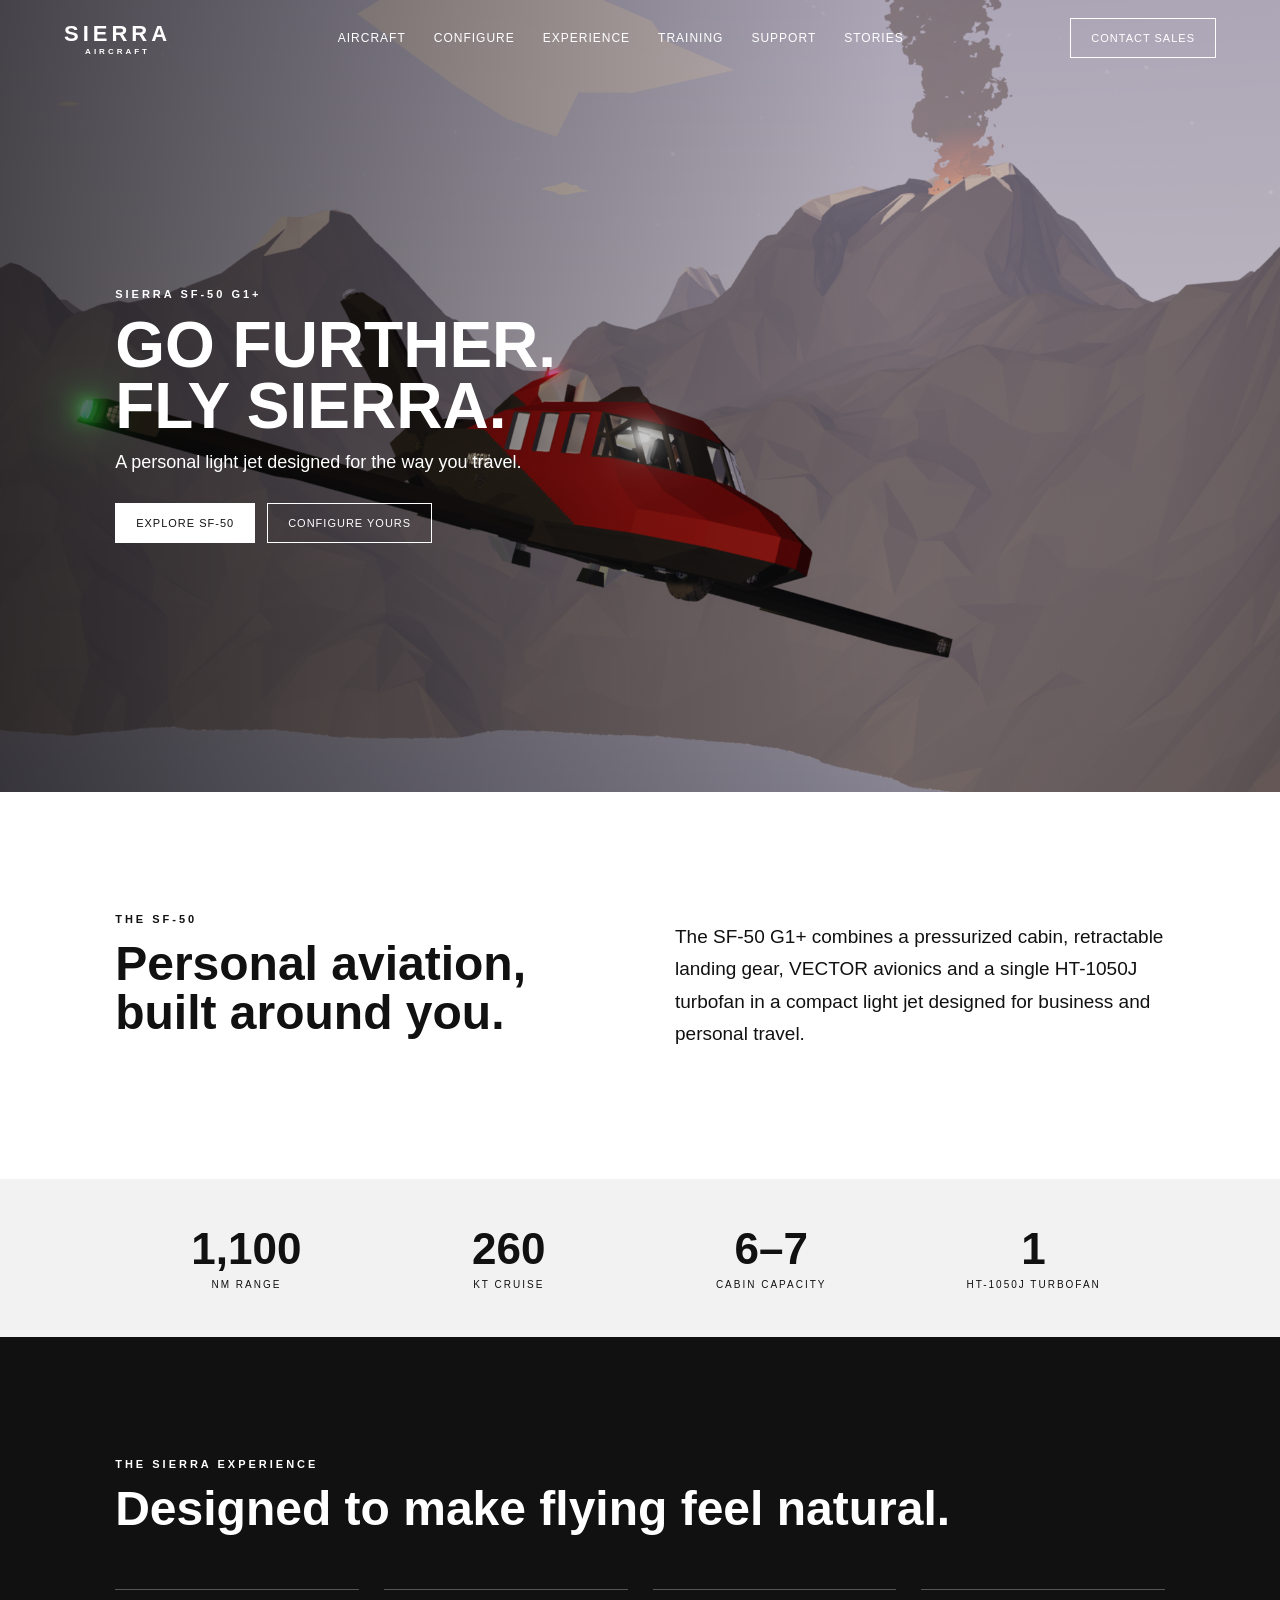
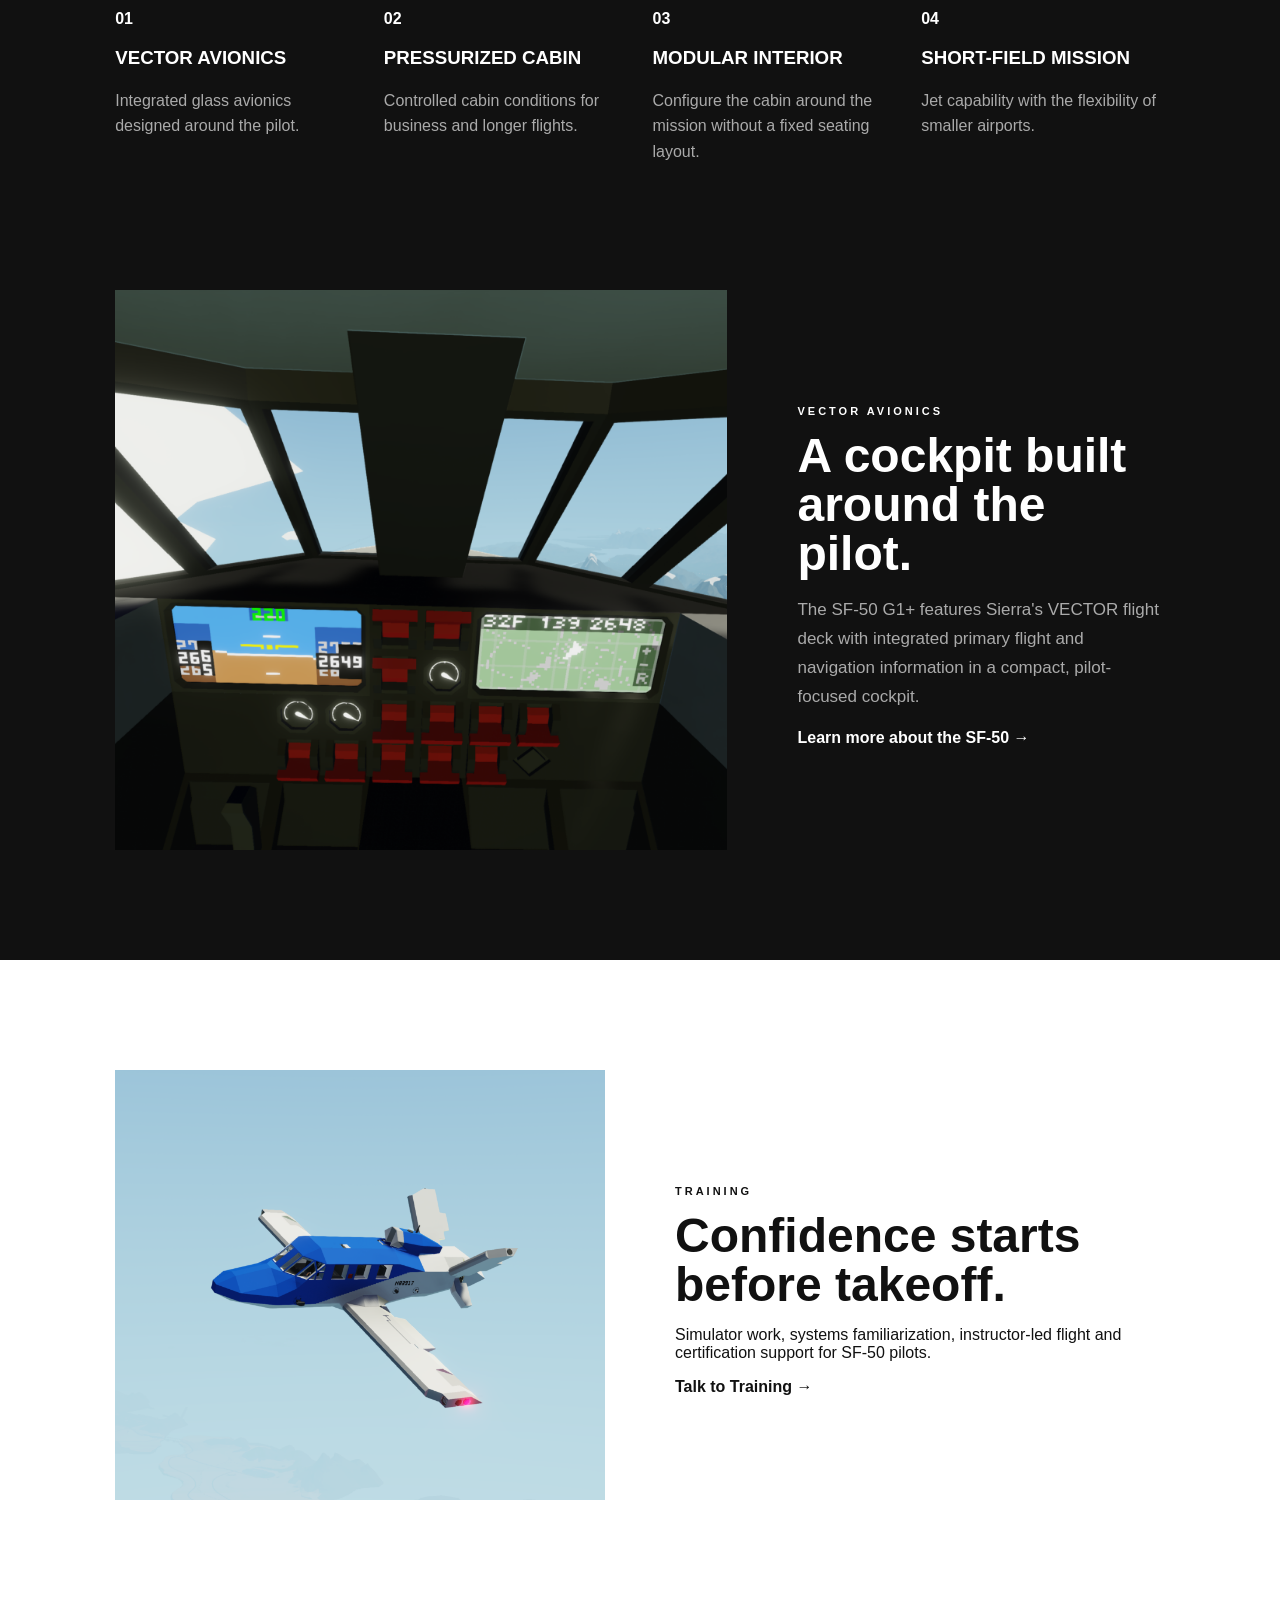
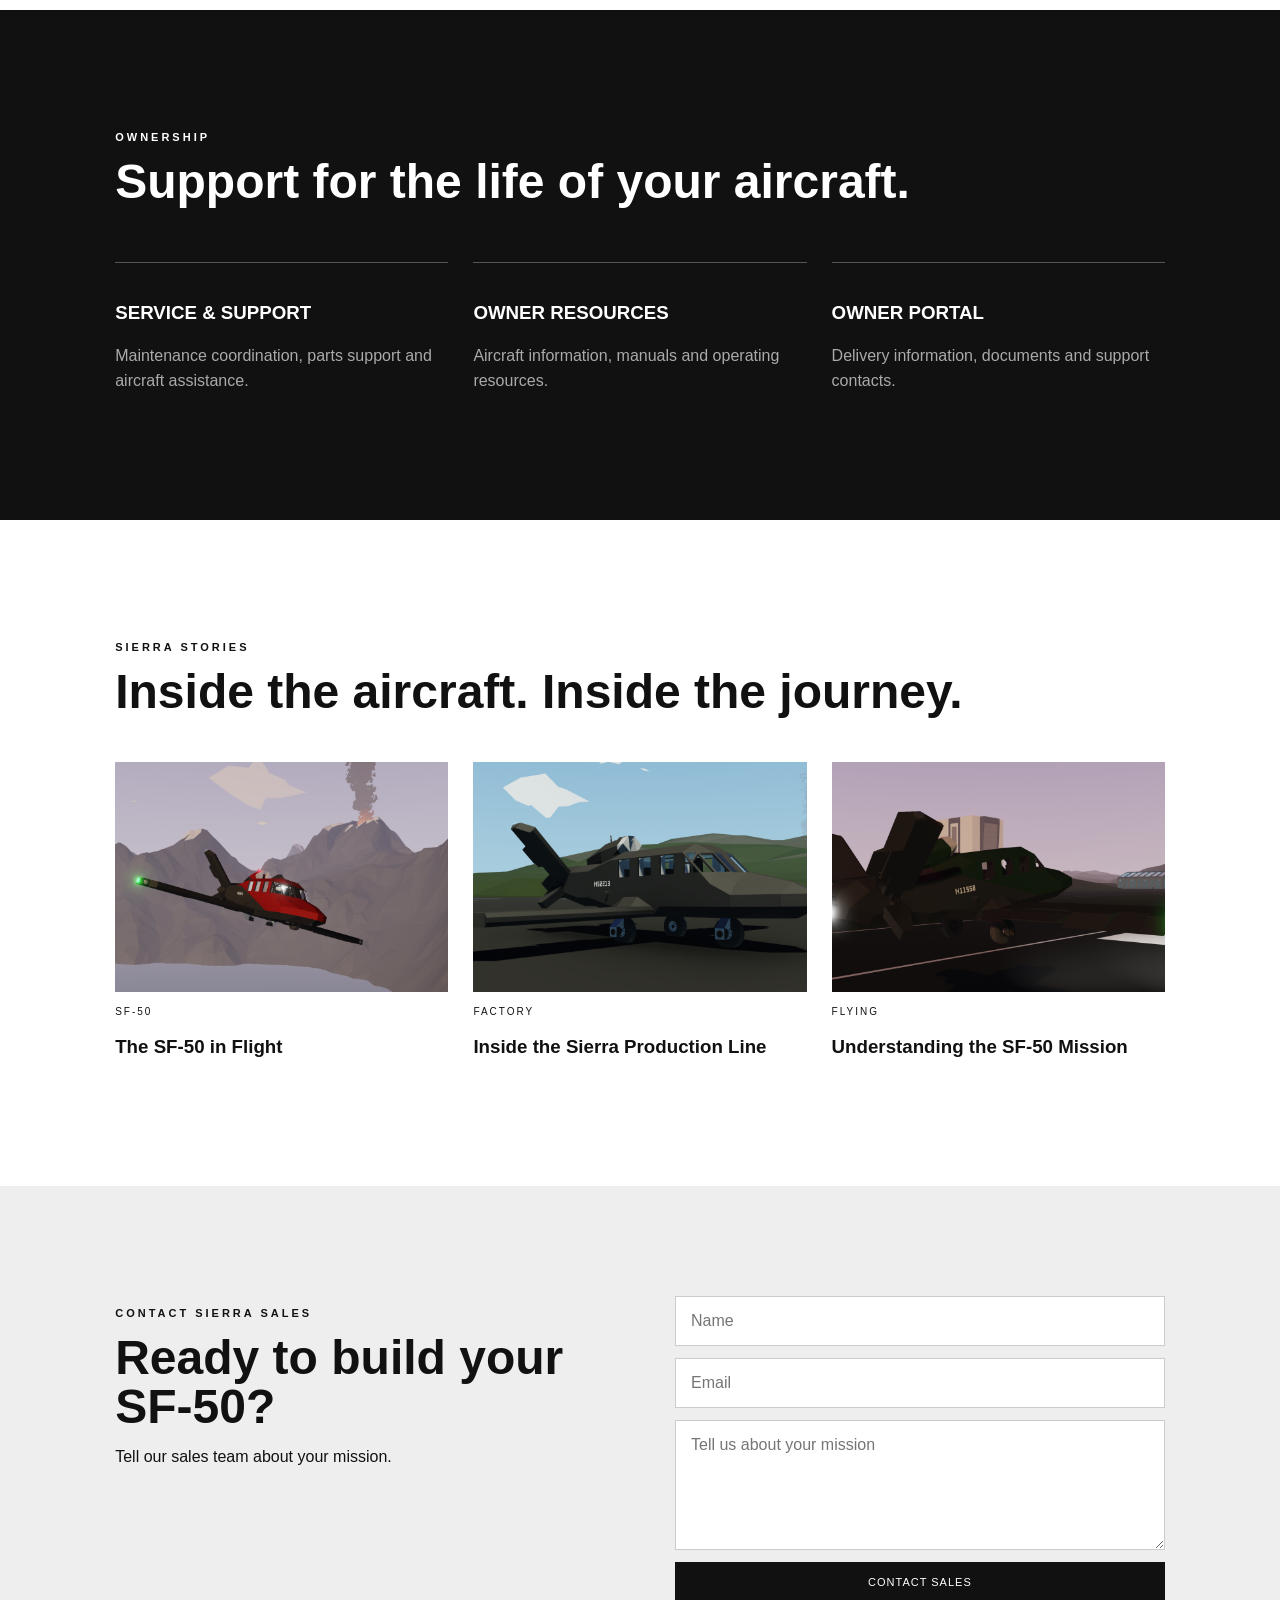
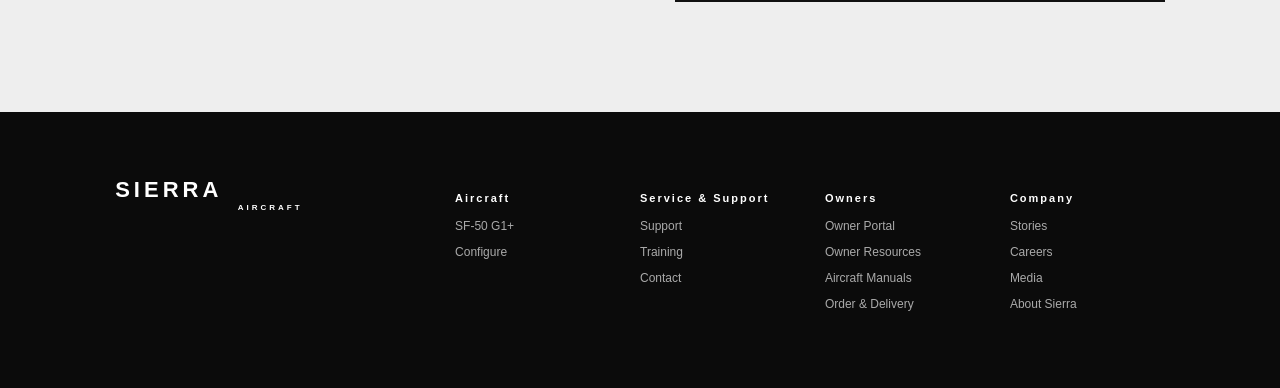
==== commit 7828f385: "Refine homepage hero and move configurator to separate page" ====
--- a/index.html
+++ b/index.html
@@ -10,7 +10,7 @@
 <header>
   <a class="logo" href="#">SIERRA <small>AIRCRAFT</small></a>
   <nav>
-    <a href="#aircraft">Aircraft</a><a href="#configure">Configure</a><a href="#experience">Experience</a>
+    <a href="#aircraft">Aircraft</a><a href="configure.html">Configure</a><a href="#experience">Experience</a>
     <a href="#training">Training</a><a href="#support">Support</a><a href="#stories">Stories</a>
   </nav>
   <a class="cta" href="#contact">Contact Sales</a>
@@ -18,15 +18,15 @@
 
 <main>
 <section class="hero">
-  <img id="hero" src="Base Profile Screenshot 2026.09.27 - 17.12.22.31.png" alt="Sierra SF-50 G1+">
+  <img id="hero" src="Base Profile Screenshot 2026.09.27 - 17.16.39.25.png" alt="Sierra SF-50 G1+ flying over the mountains">
   <div class="shade"></div>
   <div class="heroText">
     <p>SIERRA SF-50 G1+</p>
     <h1>GO FURTHER.<br>FLY SIERRA.</h1>
     <span>A personal light jet designed for the way you travel.</span>
-    <div><a class="btn light" href="#aircraft">Explore SF-50</a><a class="btn outline" href="#configure">Configure Yours</a></div>
+    <div><a class="btn light" href="#aircraft">Explore SF-50</a><a class="btn outline" href="configure.html">Configure Yours</a></div>
   </div>
-  <div class="heroDots" id="heroDots"></div>
+  
 </section>
 
 <section id="aircraft" class="intro">
@@ -54,19 +54,7 @@
   <div class="avionicsText"><p class="eyebrow">VECTOR AVIONICS</p><h2>A cockpit built around the pilot.</h2><p>The SF-50 G1+ features Sierra's VECTOR flight deck with integrated primary flight and navigation information in a compact, pilot-focused cockpit.</p><a class="textLink" href="#contact">Learn more about the SF-50 →</a></div>
 </section>
 
-<section id="configure" class="configure">
-  <div>
-    <p class="eyebrow">CONFIGURE</p><h2>Make it<br>your Sierra.</h2>
-    <label>AIRCRAFT</label><select><option>SF-50 G1+</option></select>
-    <label>EXTERIOR</label>
-    <div class="colors">
-      <button data-s="Snow">Snow</button><button data-s="Sport Red">Sport Red</button><button data-s="Evolution">Evolution</button>
-      <button data-s="Azure">Azure</button><button data-s="Obsidian">Obsidian</button><button data-s="Poseidon" class="selected">Poseidon</button><button data-s="Forest Green">Forest Green</button>
-    </div>
-    <a class="btn darkBtn" href="#contact">Contact Sales</a>
-  </div>
-  <div class="preview"><img id="preview" src="Poseidon.png" alt="Configured SF-50"><div><b id="name">POSEIDON</b><span>SF-50 G1+</span></div></div>
-</section>
+
 
 <section id="training" class="split">
   <img src="Base Profile Screenshot 2026.09.27 - 17.18.28.24.png" alt="SF-50">
@@ -99,32 +87,15 @@
 
 <footer>
   <div class="logo">SIERRA <small>AIRCRAFT</small></div>
-  <div><h4>Aircraft</h4><a href="#aircraft">SF-50 G1+</a><a href="#configure">Configure</a></div>
+  <div><h4>Aircraft</h4><a href="#aircraft">SF-50 G1+</a><a href="configure.html">Configure</a></div>
   <div><h4>Service & Support</h4><a href="#support">Support</a><a href="#training">Training</a><a href="#contact">Contact</a></div>
   <div><h4>Owners</h4><a href="#support">Owner Portal</a><a href="#support">Owner Resources</a><a href="#support">Aircraft Manuals</a><a href="#contact">Order & Delivery</a></div>
   <div><h4>Company</h4><a href="#stories">Stories</a><a href="#contact">Careers</a><a href="#contact">Media</a><a href="#contact">About Sierra</a></div>
 </footer>
 
 <script>
-const schemes={"Snow":"Snow.png","Sport Red":"Sport Red.png","Evolution":"Evolution.png","Azure":"Azure.png","Obsidian":"Obsidian.png","Poseidon":"Poseidon.png","Forest Green":"Forest Green.png"};
-const heroImages=[
-"Base Profile Screenshot 2026.09.27 - 17.12.22.31.png",
-"Base Profile Screenshot 2026.09.27 - 17.16.39.25.png",
-"Base Profile Screenshot 2026.09.27 - 17.18.28.24.png",
-"Base Profile Screenshot 2026.09.27 - 17.21.08.29.png",
-"Base Profile Screenshot 2026.09.27 - 17.22.26.82.png"
-];
-const hero=document.getElementById("hero"), dots=document.getElementById("heroDots");
-heroImages.forEach((_,i)=>{const d=document.createElement("button");d.className=i===0?"active":"";d.setAttribute("aria-label","Hero image "+(i+1));d.onclick=()=>showHero(i);dots.appendChild(d)});
-let heroIndex=0;
-function showHero(i){heroIndex=i;hero.classList.remove("fade");void hero.offsetWidth;hero.src=heroImages[i];hero.classList.add("fade");[...dots.children].forEach((d,n)=>d.classList.toggle("active",n===i))}
-setInterval(()=>showHero((heroIndex+1)%heroImages.length),6000);
-
-document.querySelectorAll("[data-s]").forEach(b=>b.onclick=()=>{
-  document.querySelectorAll("[data-s]").forEach(x=>x.classList.remove("selected"));
-  b.classList.add("selected");let s=b.dataset.s;
-  document.getElementById("preview").src=schemes[s];document.getElementById("name").textContent=s.toUpperCase();
-});
+const hero=document.getElementById("hero");
+hero.style.opacity="1";
 </script>
 </body>
 </html>
--- a/styles.css
+++ b/styles.css
@@ -1 +1 @@
-*{box-sizing:border-box}html{scroll-behavior:smooth}body{margin:0;font-family:Arial,Helvetica,sans-serif;color:#111}a{text-decoration:none;color:inherit}header{height:76px;display:flex;align-items:center;justify-content:space-between;padding:0 5%;position:absolute;z-index:5;width:100%;color:white}.logo{font-size:22px;font-weight:800;letter-spacing:4px}.logo small{display:block;font-size:8px;letter-spacing:3px;text-align:center}nav{display:flex;gap:28px;font-size:12px;text-transform:uppercase;letter-spacing:1px}.cta,.btn{padding:13px 20px;border:1px solid white;text-transform:uppercase;font-size:11px;letter-spacing:1px}.hero{height:88vh;min-height:650px;position:relative;overflow:hidden;background:#111}.hero>img{width:100%;height:100%;object-fit:cover;transform:scale(1.28);transform-origin:center center}.shade{position:absolute;inset:0;background:linear-gradient(90deg,rgba(0,0,0,.62),rgba(0,0,0,.05) 70%)}.heroText{position:absolute;left:9%;top:35%;color:white;max-width:600px}.heroText p,.eyebrow{font-size:11px;letter-spacing:3px;font-weight:700}.heroText h1{font-size:64px;line-height:.95;margin:15px 0}.heroText span{font-size:18px}.heroText>div{margin-top:30px;display:flex;gap:12px}.light{background:white;color:#111;border-color:white}.outline{background:transparent}.intro,.configure,.split,.contact{padding:110px 9%;display:grid;grid-template-columns:1fr 1fr;gap:70px}.intro h2,.configure h2,.split h2,.contact h2,.dark h2,.stories h2{font-size:48px;line-height:1.02;margin:15px 0}.intro>p{font-size:19px;line-height:1.7;max-width:600px}.stats{display:grid;grid-template-columns:repeat(4,1fr);background:#f2f2f2;padding:45px 9%;text-align:center}.stats b{display:block;font-size:44px}.stats span{font-size:10px;letter-spacing:2px}.dark{background:#111;color:white;padding:110px 9%}.grid{display:grid;grid-template-columns:repeat(4,1fr);gap:25px;margin-top:55px}.grid article{border-top:1px solid #555;padding-top:20px}.grid p{color:#aaa;line-height:1.6}.configure{background:#f4f4f4}.configure label{display:block;font-size:10px;letter-spacing:2px;margin:25px 0 8px;font-weight:bold}.configure select{width:100%;padding:14px;border:1px solid #ccc;background:white}.colors{display:flex;flex-wrap:wrap;gap:8px;margin-bottom:30px}.colors button{background:white;border:1px solid #ccc;padding:10px 13px;cursor:pointer}.colors button.selected{border:2px solid #111}.darkBtn{display:inline-block;background:#111;color:white;border-color:#111}.preview{background:white;position:relative;min-height:430px;display:flex;align-items:center;justify-content:center;overflow:hidden}.preview img{width:100%;height:100%;object-fit:cover;position:absolute;transform:scale(1.32);transform-origin:center center}.preview div{position:absolute;bottom:20px;left:25px;color:white;text-shadow:0 1px 8px #000}.preview b,.preview span{display:block}.split{align-items:center}.split img{width:100%}.split a{font-weight:bold}.stories{padding:110px 9%}.storyGrid{display:grid;grid-template-columns:repeat(3,1fr);gap:25px;margin-top:45px}.storyGrid img{width:100%;height:230px;object-fit:cover}.storyGrid p{font-size:10px;letter-spacing:2px}.contact{background:#eee}.contact form{display:flex;flex-direction:column;gap:12px}.contact input,.contact textarea{padding:15px;border:1px solid #ccc;font:inherit}.contact textarea{height:130px}.contact button{cursor:pointer}footer{background:#0b0b0b;color:white;padding:65px 9%;display:grid;grid-template-columns:2fr repeat(4,1fr);gap:30px}footer h4{font-size:11px;letter-spacing:2px}footer a{display:block;color:#aaa;font-size:12px;margin:12px 0}@media(max-width:800px){nav{display:none}.heroText h1{font-size:44px}.intro,.configure,.split,.contact{grid-template-columns:1fr;padding:70px 7%}.stats{grid-template-columns:1fr 1fr;gap:30px}.grid,.storyGrid{grid-template-columns:1fr 1fr}.dark{padding:70px 7%}footer{grid-template-columns:1fr 1fr}.heroText{left:7%}}+*{box-sizing:border-box}html{scroll-behavior:smooth}body{margin:0;font-family:Arial,Helvetica,sans-serif;color:#111}a{text-decoration:none;color:inherit}header{height:76px;display:flex;align-items:center;justify-content:space-between;padding:0 5%;position:absolute;z-index:5;width:100%;color:white}.logo{font-size:22px;font-weight:800;letter-spacing:4px}.logo small{display:block;font-size:8px;letter-spacing:3px;text-align:center}nav{display:flex;gap:28px;font-size:12px;text-transform:uppercase;letter-spacing:1px}.cta,.btn{padding:13px 20px;border:1px solid white;text-transform:uppercase;font-size:11px;letter-spacing:1px}.hero{height:88vh;min-height:650px;position:relative;overflow:hidden;background:#111}.hero>img{width:100%;height:100%;object-fit:cover;transform:scale(1.12);transform-origin:center center;transition:opacity .55s ease}.hero>img.fade{opacity:.35}.shade{position:absolute;inset:0;background:linear-gradient(90deg,rgba(0,0,0,.62),rgba(0,0,0,.05) 70%)}.heroText{position:absolute;left:9%;top:35%;color:white;max-width:600px}.heroText p,.eyebrow{font-size:11px;letter-spacing:3px;font-weight:700}.heroText h1{font-size:64px;line-height:.95;margin:15px 0}.heroText span{font-size:18px}.heroText>div{margin-top:30px;display:flex;gap:12px}.light{background:white;color:#111;border-color:white}.outline{background:transparent}.heroDots{position:absolute;bottom:28px;left:9%;display:flex;gap:8px;z-index:3}.heroDots button{width:28px;height:3px;border:0;background:rgba(255,255,255,.45);padding:0;cursor:pointer}.heroDots button.active{background:white}.intro,.configure,.split,.contact{padding:110px 9%;display:grid;grid-template-columns:1fr 1fr;gap:70px}.intro h2,.configure h2,.split h2,.contact h2,.dark h2,.stories h2,.avionics h2{font-size:48px;line-height:1.02;margin:15px 0}.intro>p{font-size:19px;line-height:1.7;max-width:600px}.stats{display:grid;grid-template-columns:repeat(4,1fr);background:#f2f2f2;padding:45px 9%;text-align:center}.stats b{display:block;font-size:44px}.stats span{font-size:10px;letter-spacing:2px}.dark{background:#111;color:white;padding:110px 9%}.grid{display:grid;grid-template-columns:repeat(4,1fr);gap:25px;margin-top:55px}.grid.three{grid-template-columns:repeat(3,1fr)}.grid article{border-top:1px solid #555;padding-top:20px}.grid p{color:#aaa;line-height:1.6}.avionics{padding:0 9% 110px;display:grid;grid-template-columns:1.25fr .75fr;gap:70px;align-items:center;background:#111;color:white}.avionicsImage{height:560px;overflow:hidden}.avionicsImage img{width:100%;height:100%;object-fit:cover;object-position:center}.avionicsText p:not(.eyebrow){color:#aaa;line-height:1.7;font-size:17px}.textLink{font-weight:bold}.configure{background:#f4f4f4}.configure label{display:block;font-size:10px;letter-spacing:2px;margin:25px 0 8px;font-weight:bold}.configure select{width:100%;padding:14px;border:1px solid #ccc;background:white}.colors{display:flex;flex-wrap:wrap;gap:8px;margin-bottom:30px}.colors button{background:white;border:1px solid #ccc;padding:10px 13px;cursor:pointer}.colors button.selected{border:2px solid #111}.darkBtn{display:inline-block;background:#111;color:white;border-color:#111}.preview{background:white;position:relative;min-height:430px;display:flex;align-items:center;justify-content:center;overflow:hidden}.preview img{width:100%;height:100%;object-fit:cover;position:absolute;transform:scale(1.12);transform-origin:center center}.preview div{position:absolute;bottom:20px;left:25px;color:white;text-shadow:0 1px 8px #000}.preview b,.preview span{display:block}.split{align-items:center}.split img{width:100%;height:430px;object-fit:cover}.split a{font-weight:bold}.stories{padding:110px 9%}.storyGrid{display:grid;grid-template-columns:repeat(3,1fr);gap:25px;margin-top:45px}.storyGrid img{width:100%;height:230px;object-fit:cover}.storyGrid p{font-size:10px;letter-spacing:2px}.contact{background:#eee}.contact form{display:flex;flex-direction:column;gap:12px}.contact input,.contact textarea{padding:15px;border:1px solid #ccc;font:inherit}.contact textarea{height:130px}.contact button{cursor:pointer}footer{background:#0b0b0b;color:white;padding:65px 9%;display:grid;grid-template-columns:2fr repeat(4,1fr);gap:30px}footer h4{font-size:11px;letter-spacing:2px}footer a{display:block;color:#aaa;font-size:12px;margin:12px 0}@media(max-width:800px){nav{display:none}.heroText h1{font-size:44px}.intro,.configure,.split,.contact,.avionics{grid-template-columns:1fr;padding:70px 7%}.stats{grid-template-columns:1fr 1fr;gap:30px}.grid,.grid.three,.storyGrid{grid-template-columns:1fr 1fr}.dark{padding:70px 7%}footer{grid-template-columns:1fr 1fr}.heroText{left:7%}.avionicsImage{height:380px}}
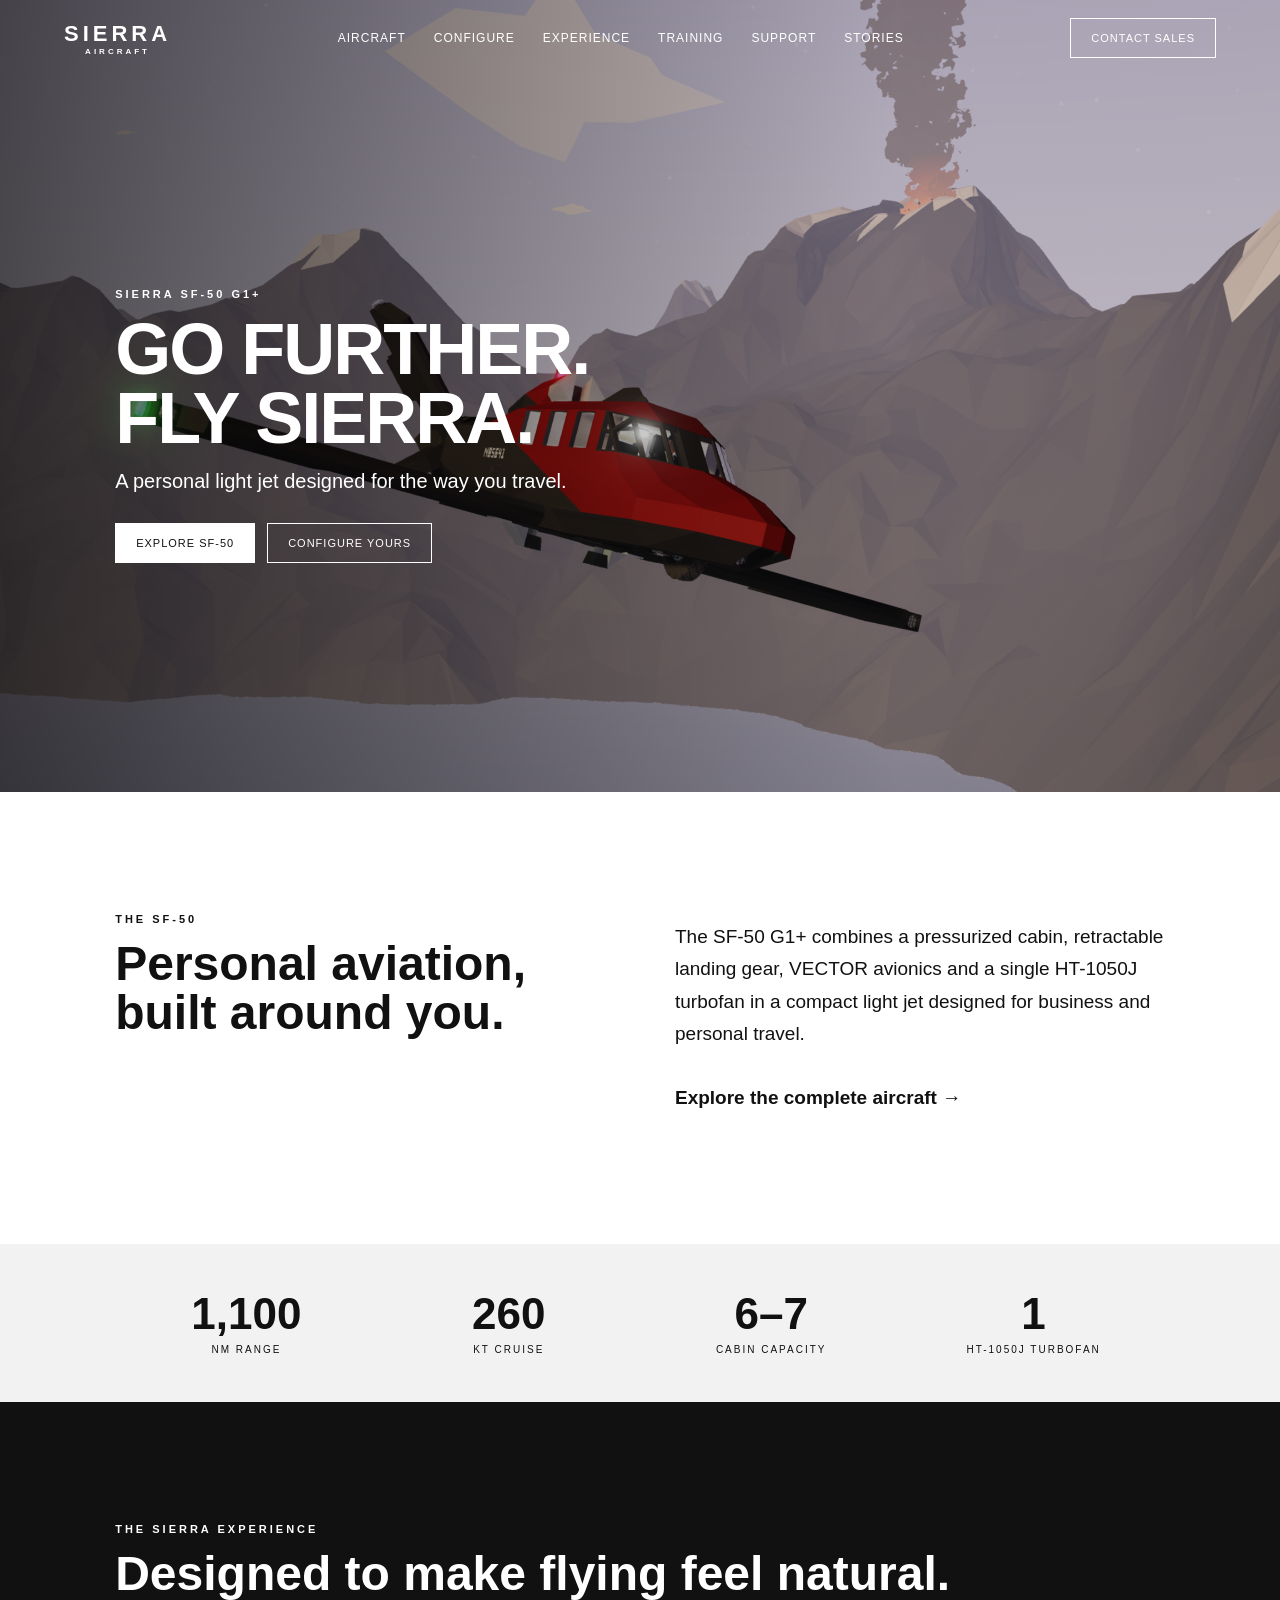
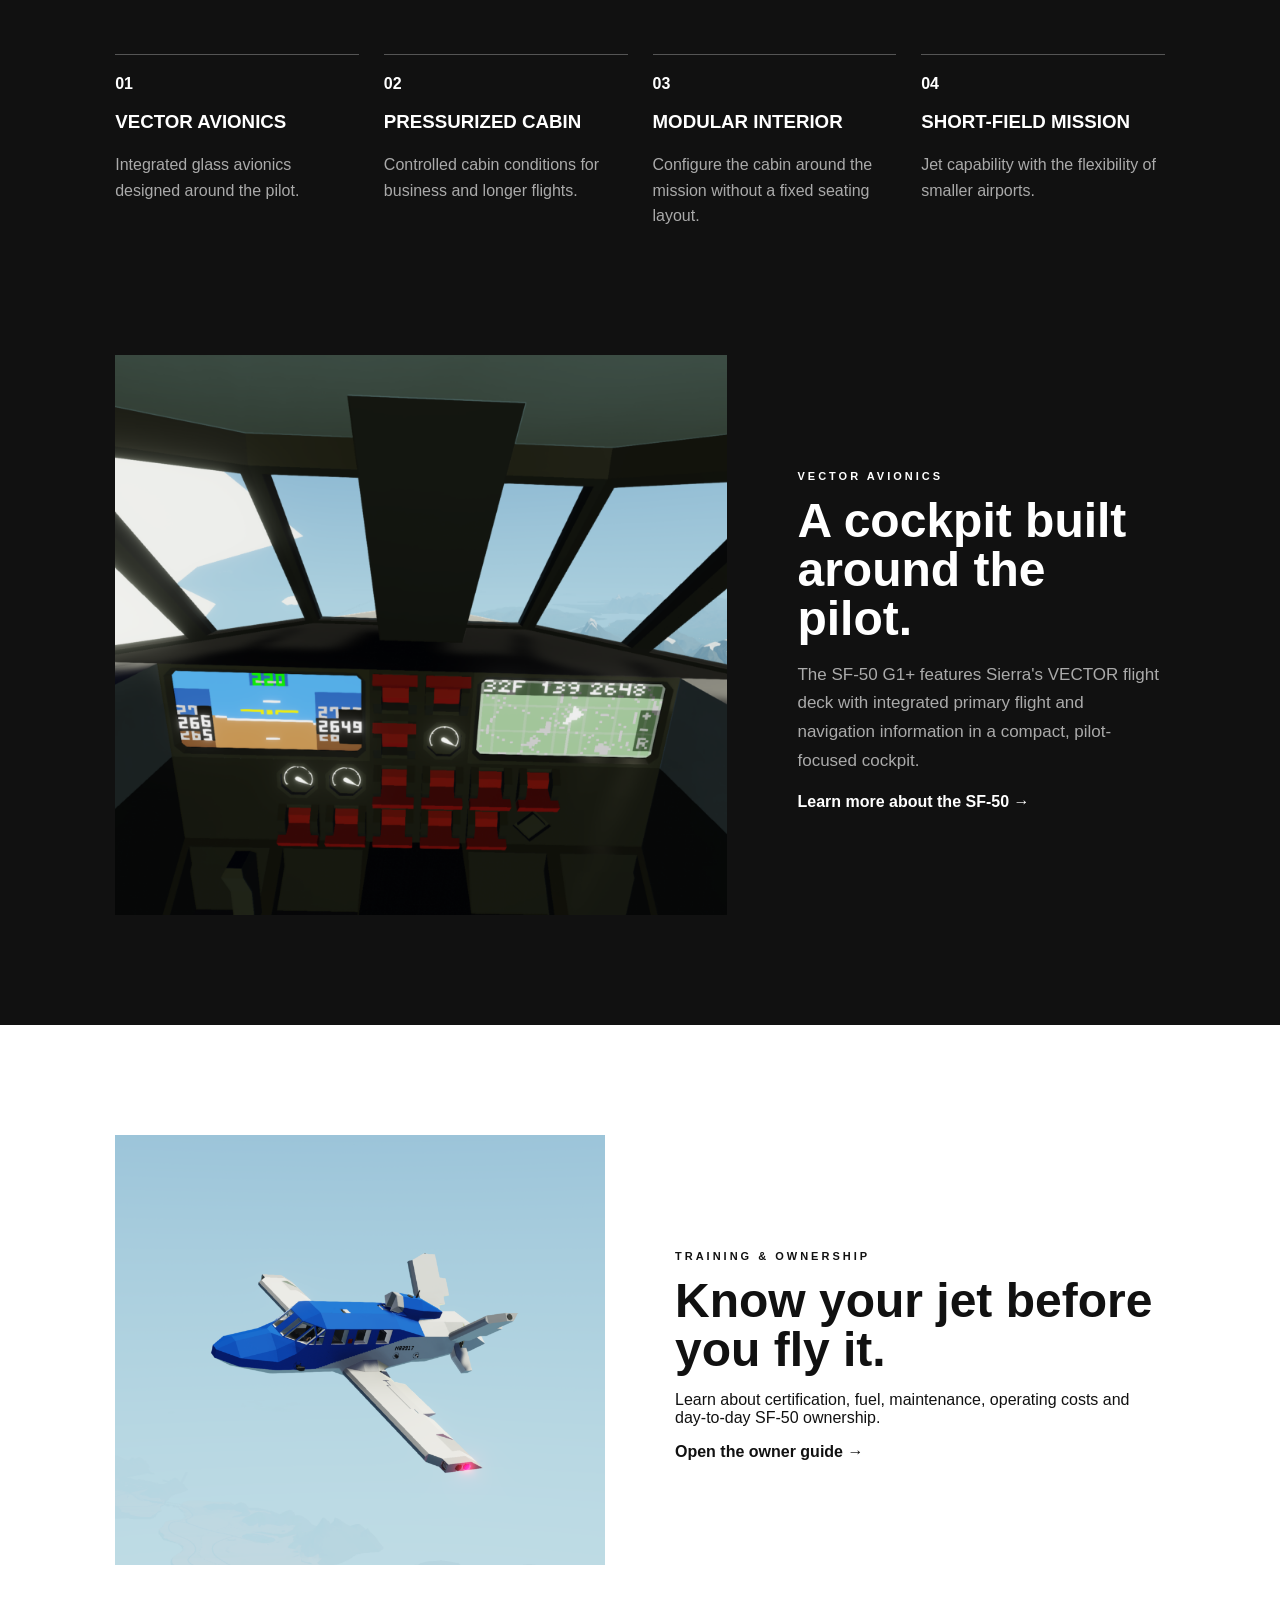
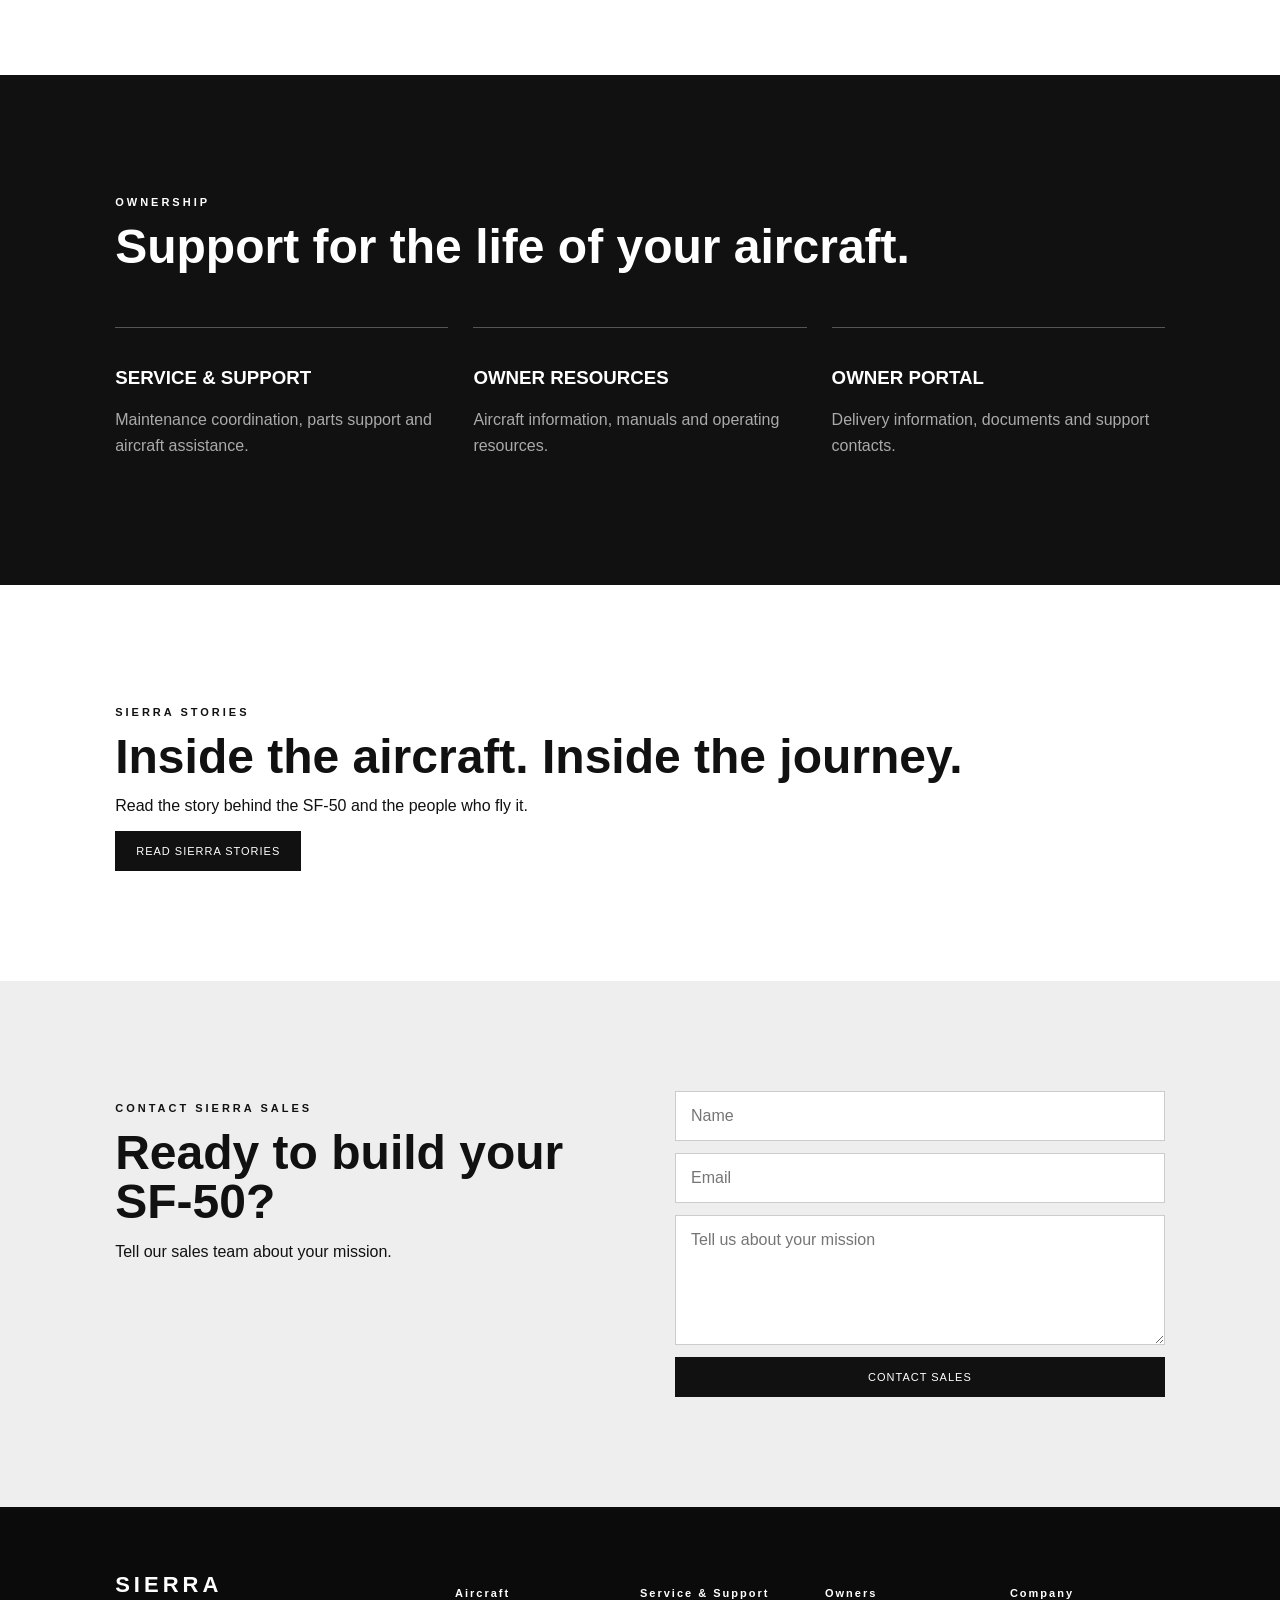
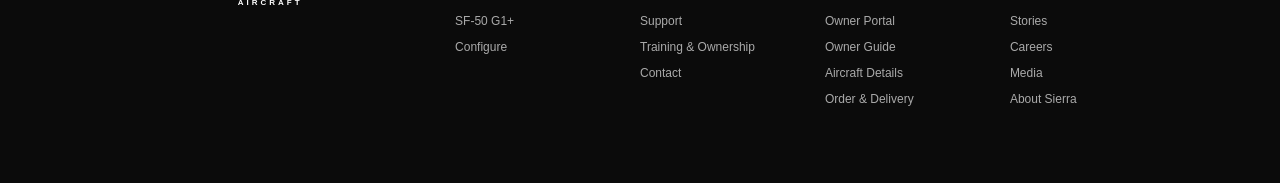
==== commit 1364b5ce: "Update Sierra website navigation and owner workflow" ====
--- a/index.html
+++ b/index.html
@@ -10,8 +10,8 @@
 <header>
   <a class="logo" href="#">SIERRA <small>AIRCRAFT</small></a>
   <nav>
-    <a href="#aircraft">Aircraft</a><a href="configure.html">Configure</a><a href="#experience">Experience</a>
-    <a href="#training">Training</a><a href="#support">Support</a><a href="#stories">Stories</a>
+    <a href="aircraft.html">Aircraft</a><a href="configure.html">Configure</a><a href="#experience">Experience</a>
+    <a href="training.html">Training</a><a href="owners.html">Support</a><a href="stories.html">Stories</a>
   </nav>
   <a class="cta" href="#contact">Contact Sales</a>
 </header>
@@ -24,17 +24,12 @@
     <p>SIERRA SF-50 G1+</p>
     <h1>GO FURTHER.<br>FLY SIERRA.</h1>
     <span>A personal light jet designed for the way you travel.</span>
-    <div><a class="btn light" href="#aircraft">Explore SF-50</a><a class="btn outline" href="configure.html">Configure Yours</a></div>
+    <div><a class="btn light" href="aircraft.html">Explore SF-50</a><a class="btn outline" href="configure.html">Configure Yours</a></div>
   </div>
   
 </section>
 
-<section id="aircraft" class="intro">
-  <div><p class="eyebrow">THE SF-50</p><h2>Personal aviation,<br>built around you.</h2></div>
-  <p>The SF-50 G1+ combines a pressurized cabin, retractable landing gear, VECTOR avionics and a single HT-1050J turbofan in a compact light jet designed for business and personal travel.</p>
-</section>
-
-<section class="stats">
+<section id="aircraft" class="intro"><div><p class="eyebrow">THE SF-50</p><h2>Personal aviation,<br>built around you.</h2></div><p>The SF-50 G1+ combines a pressurized cabin, retractable landing gear, VECTOR avionics and a single HT-1050J turbofan in a compact light jet designed for business and personal travel.<br><br><a class="textLink" href="aircraft.html">Explore the complete aircraft →</a></p></section><section class="stats">
   <div><b>1,100</b><span>NM RANGE</span></div><div><b>260</b><span>KT CRUISE</span></div>
   <div><b>6–7</b><span>CABIN CAPACITY</span></div><div><b>1</b><span>HT-1050J TURBOFAN</span></div>
 </section>
@@ -56,10 +51,7 @@
 
 
 
-<section id="training" class="split">
-  <img src="Base Profile Screenshot 2026.09.27 - 17.18.28.24.png" alt="SF-50">
-  <div><p class="eyebrow">TRAINING</p><h2>Confidence starts before takeoff.</h2><p>Simulator work, systems familiarization, instructor-led flight and certification support for SF-50 pilots.</p><a href="#contact">Talk to Training →</a></div>
-</section>
+<section id="training" class="split"><img src="Base Profile Screenshot 2026.09.27 - 17.18.28.24.png" alt="SF-50"><div><p class="eyebrow">TRAINING & OWNERSHIP</p><h2>Know your jet before you fly it.</h2><p>Learn about certification, fuel, maintenance, operating costs and day-to-day SF-50 ownership.</p><a href="training.html">Open the owner guide →</a></div></section>
 
 <section id="support" class="dark">
   <p class="eyebrow">OWNERSHIP</p><h2>Support for the life of your aircraft.</h2>
@@ -70,14 +62,7 @@
   </div>
 </section>
 
-<section id="stories" class="stories">
-  <p class="eyebrow">SIERRA STORIES</p><h2>Inside the aircraft. Inside the journey.</h2>
-  <div class="storyGrid">
-    <article><img src="Base Profile Screenshot 2026.09.27 - 17.16.39.25.png"><p>SF-50</p><h3>The SF-50 in Flight</h3></article>
-    <article><img src="Base Profile Screenshot 2026.09.27 - 17.21.08.29.png"><p>FACTORY</p><h3>Inside the Sierra Production Line</h3></article>
-    <article><img src="Base Profile Screenshot 2026.09.27 - 17.22.26.82.png"><p>FLYING</p><h3>Understanding the SF-50 Mission</h3></article>
-  </div>
-</section>
+<section id="stories" class="stories"><p class="eyebrow">SIERRA STORIES</p><h2>Inside the aircraft. Inside the journey.</h2><p class="storyLead">Read the story behind the SF-50 and the people who fly it.</p><a class="btn darkBtn" href="stories.html">Read Sierra Stories</a></section>
 
 <section id="contact" class="contact">
   <div><p class="eyebrow">CONTACT SIERRA SALES</p><h2>Ready to build your SF-50?</h2><p>Tell our sales team about your mission.</p></div>
@@ -87,11 +72,10 @@
 
 <footer>
   <div class="logo">SIERRA <small>AIRCRAFT</small></div>
-  <div><h4>Aircraft</h4><a href="#aircraft">SF-50 G1+</a><a href="configure.html">Configure</a></div>
-  <div><h4>Service & Support</h4><a href="#support">Support</a><a href="#training">Training</a><a href="#contact">Contact</a></div>
-  <div><h4>Owners</h4><a href="#support">Owner Portal</a><a href="#support">Owner Resources</a><a href="#support">Aircraft Manuals</a><a href="#contact">Order & Delivery</a></div>
-  <div><h4>Company</h4><a href="#stories">Stories</a><a href="#contact">Careers</a><a href="#contact">Media</a><a href="#contact">About Sierra</a></div>
-</footer>
+  <div><h4>Aircraft</h4><a href="aircraft.html">SF-50 G1+</a><a href="configure.html">Configure</a></div>
+<div><h4>Service & Support</h4><a href="owners.html">Support</a><a href="training.html">Training & Ownership</a><a href="#contact">Contact</a></div>
+<div><h4>Owners</h4><a href="owners.html">Owner Portal</a><a href="training.html">Owner Guide</a><a href="aircraft.html">Aircraft Details</a><a href="#contact">Order & Delivery</a></div>
+<div><h4>Company</h4><a href="stories.html">Stories</a><a href="#contact">Careers</a><a href="#contact">Media</a><a href="#contact">About Sierra</a></div></footer>
 
 <script>
 const hero=document.getElementById("hero");
--- a/styles.css
+++ b/styles.css
@@ -1 +1,3 @@
-*{box-sizing:border-box}html{scroll-behavior:smooth}body{margin:0;font-family:Arial,Helvetica,sans-serif;color:#111}a{text-decoration:none;color:inherit}header{height:76px;display:flex;align-items:center;justify-content:space-between;padding:0 5%;position:absolute;z-index:5;width:100%;color:white}.logo{font-size:22px;font-weight:800;letter-spacing:4px}.logo small{display:block;font-size:8px;letter-spacing:3px;text-align:center}nav{display:flex;gap:28px;font-size:12px;text-transform:uppercase;letter-spacing:1px}.cta,.btn{padding:13px 20px;border:1px solid white;text-transform:uppercase;font-size:11px;letter-spacing:1px}.hero{height:88vh;min-height:650px;position:relative;overflow:hidden;background:#111}.hero>img{width:100%;height:100%;object-fit:cover;transform:scale(1.12);transform-origin:center center;transition:opacity .55s ease}.hero>img.fade{opacity:.35}.shade{position:absolute;inset:0;background:linear-gradient(90deg,rgba(0,0,0,.62),rgba(0,0,0,.05) 70%)}.heroText{position:absolute;left:9%;top:35%;color:white;max-width:600px}.heroText p,.eyebrow{font-size:11px;letter-spacing:3px;font-weight:700}.heroText h1{font-size:64px;line-height:.95;margin:15px 0}.heroText span{font-size:18px}.heroText>div{margin-top:30px;display:flex;gap:12px}.light{background:white;color:#111;border-color:white}.outline{background:transparent}.heroDots{position:absolute;bottom:28px;left:9%;display:flex;gap:8px;z-index:3}.heroDots button{width:28px;height:3px;border:0;background:rgba(255,255,255,.45);padding:0;cursor:pointer}.heroDots button.active{background:white}.intro,.configure,.split,.contact{padding:110px 9%;display:grid;grid-template-columns:1fr 1fr;gap:70px}.intro h2,.configure h2,.split h2,.contact h2,.dark h2,.stories h2,.avionics h2{font-size:48px;line-height:1.02;margin:15px 0}.intro>p{font-size:19px;line-height:1.7;max-width:600px}.stats{display:grid;grid-template-columns:repeat(4,1fr);background:#f2f2f2;padding:45px 9%;text-align:center}.stats b{display:block;font-size:44px}.stats span{font-size:10px;letter-spacing:2px}.dark{background:#111;color:white;padding:110px 9%}.grid{display:grid;grid-template-columns:repeat(4,1fr);gap:25px;margin-top:55px}.grid.three{grid-template-columns:repeat(3,1fr)}.grid article{border-top:1px solid #555;padding-top:20px}.grid p{color:#aaa;line-height:1.6}.avionics{padding:0 9% 110px;display:grid;grid-template-columns:1.25fr .75fr;gap:70px;align-items:center;background:#111;color:white}.avionicsImage{height:560px;overflow:hidden}.avionicsImage img{width:100%;height:100%;object-fit:cover;object-position:center}.avionicsText p:not(.eyebrow){color:#aaa;line-height:1.7;font-size:17px}.textLink{font-weight:bold}.configure{background:#f4f4f4}.configure label{display:block;font-size:10px;letter-spacing:2px;margin:25px 0 8px;font-weight:bold}.configure select{width:100%;padding:14px;border:1px solid #ccc;background:white}.colors{display:flex;flex-wrap:wrap;gap:8px;margin-bottom:30px}.colors button{background:white;border:1px solid #ccc;padding:10px 13px;cursor:pointer}.colors button.selected{border:2px solid #111}.darkBtn{display:inline-block;background:#111;color:white;border-color:#111}.preview{background:white;position:relative;min-height:430px;display:flex;align-items:center;justify-content:center;overflow:hidden}.preview img{width:100%;height:100%;object-fit:cover;position:absolute;transform:scale(1.12);transform-origin:center center}.preview div{position:absolute;bottom:20px;left:25px;color:white;text-shadow:0 1px 8px #000}.preview b,.preview span{display:block}.split{align-items:center}.split img{width:100%;height:430px;object-fit:cover}.split a{font-weight:bold}.stories{padding:110px 9%}.storyGrid{display:grid;grid-template-columns:repeat(3,1fr);gap:25px;margin-top:45px}.storyGrid img{width:100%;height:230px;object-fit:cover}.storyGrid p{font-size:10px;letter-spacing:2px}.contact{background:#eee}.contact form{display:flex;flex-direction:column;gap:12px}.contact input,.contact textarea{padding:15px;border:1px solid #ccc;font:inherit}.contact textarea{height:130px}.contact button{cursor:pointer}footer{background:#0b0b0b;color:white;padding:65px 9%;display:grid;grid-template-columns:2fr repeat(4,1fr);gap:30px}footer h4{font-size:11px;letter-spacing:2px}footer a{display:block;color:#aaa;font-size:12px;margin:12px 0}@media(max-width:800px){nav{display:none}.heroText h1{font-size:44px}.intro,.configure,.split,.contact,.avionics{grid-template-columns:1fr;padding:70px 7%}.stats{grid-template-columns:1fr 1fr;gap:30px}.grid,.grid.three,.storyGrid{grid-template-columns:1fr 1fr}.dark{padding:70px 7%}footer{grid-template-columns:1fr 1fr}.heroText{left:7%}.avionicsImage{height:380px}}+*{box-sizing:border-box}html{scroll-behavior:smooth}body{margin:0;font-family:Arial,Helvetica,sans-serif;color:#111}a{text-decoration:none;color:inherit}header{height:76px;display:flex;align-items:center;justify-content:space-between;padding:0 5%;position:absolute;z-index:5;width:100%;color:white}.logo{font-size:22px;font-weight:800;letter-spacing:4px}.logo small{display:block;font-size:8px;letter-spacing:3px;text-align:center}nav{display:flex;gap:28px;font-size:12px;text-transform:uppercase;letter-spacing:1px}.cta,.btn{padding:13px 20px;border:1px solid white;text-transform:uppercase;font-size:11px;letter-spacing:1px}.hero{height:88vh;min-height:650px;position:relative;overflow:hidden;background:#111}.hero>img{width:100%;height:100%;object-fit:cover;object-position:center;transform:scale(1.01)}.shade{position:absolute;inset:0;background:linear-gradient(90deg,rgba(0,0,0,.62),rgba(0,0,0,.05) 70%)}.heroText{position:absolute;left:9%;top:35%;color:white;max-width:600px}.heroText p,.eyebrow{font-size:11px;letter-spacing:3px;font-weight:700}.heroText h1{font-size:64px;line-height:.95;margin:15px 0}.heroText span{font-size:18px}.heroText>div{margin-top:30px;display:flex;gap:12px}.light{background:white;color:#111;border-color:white}.outline{background:transparent}.heroDots button{width:28px;height:3px;border:0;background:rgba(255,255,255,.45);padding:0;cursor:pointer}.heroDots button.active{background:white}.intro,.configure,.split,.contact{padding:110px 9%;display:grid;grid-template-columns:1fr 1fr;gap:70px}.intro h2,.configure h2,.split h2,.contact h2,.dark h2,.stories h2,.avionics h2{font-size:48px;line-height:1.02;margin:15px 0}.intro>p{font-size:19px;line-height:1.7;max-width:600px}.stats{display:grid;grid-template-columns:repeat(4,1fr);background:#f2f2f2;padding:45px 9%;text-align:center}.stats b{display:block;font-size:44px}.stats span{font-size:10px;letter-spacing:2px}.dark{background:#111;color:white;padding:110px 9%}.grid{display:grid;grid-template-columns:repeat(4,1fr);gap:25px;margin-top:55px}.grid.three{grid-template-columns:repeat(3,1fr)}.grid article{border-top:1px solid #555;padding-top:20px}.grid p{color:#aaa;line-height:1.6}.avionics{padding:0 9% 110px;display:grid;grid-template-columns:1.25fr .75fr;gap:70px;align-items:center;background:#111;color:white}.avionicsImage{height:560px;overflow:hidden}.avionicsImage img{width:100%;height:100%;object-fit:cover;object-position:center}.avionicsText p:not(.eyebrow){color:#aaa;line-height:1.7;font-size:17px}.textLink{font-weight:bold}.configure{background:#f4f4f4}.configure label{display:block;font-size:10px;letter-spacing:2px;margin:25px 0 8px;font-weight:bold}.configure select{width:100%;padding:14px;border:1px solid #ccc;background:white}.colors{display:flex;flex-wrap:wrap;gap:8px;margin-bottom:30px}.colors button{background:white;border:1px solid #ccc;padding:10px 13px;cursor:pointer}.colors button.selected{border:2px solid #111}.darkBtn{display:inline-block;background:#111;color:white;border-color:#111}.preview{background:white;position:relative;min-height:430px;display:flex;align-items:center;justify-content:center;overflow:hidden}.preview img{width:100%;height:100%;object-fit:cover;position:absolute;transform:scale(1.12);transform-origin:center center}.preview div{position:absolute;bottom:20px;left:25px;color:white;text-shadow:0 1px 8px #000}.preview b,.preview span{display:block}.split{align-items:center}.split img{width:100%;height:430px;object-fit:cover}.split a{font-weight:bold}.stories{padding:110px 9%}.storyGrid{display:grid;grid-template-columns:repeat(3,1fr);gap:25px;margin-top:45px}.storyGrid img{width:100%;height:230px;object-fit:cover}.storyGrid p{font-size:10px;letter-spacing:2px}.contact{background:#eee}.contact form{display:flex;flex-direction:column;gap:12px}.contact input,.contact textarea{padding:15px;border:1px solid #ccc;font:inherit}.contact textarea{height:130px}.contact button{cursor:pointer}footer{background:#0b0b0b;color:white;padding:65px 9%;display:grid;grid-template-columns:2fr repeat(4,1fr);gap:30px}footer h4{font-size:11px;letter-spacing:2px}footer a{display:block;color:#aaa;font-size:12px;margin:12px 0}@media(max-width:800px){nav{display:none}.heroText h1{font-size:44px}.intro,.configure,.split,.contact,.avionics{grid-template-columns:1fr;padding:70px 7%}.stats{grid-template-columns:1fr 1fr;gap:30px}.grid,.grid.three,.storyGrid{grid-template-columns:1fr 1fr}.dark{padding:70px 7%}footer{grid-template-columns:1fr 1fr}.heroText{left:7%}.avionicsImage{height:380px}}
+.heroText{max-width:700px}.heroText h1{font-size:72px;letter-spacing:-2px}.heroText span{font-size:20px;display:block;margin-top:18px}.hero{min-height:700px}.configure{display:block}.configurePage{padding:120px 9% 100px}.configurePage .configLayout{display:grid;grid-template-columns:.8fr 1.2fr;gap:70px;align-items:start}.configurePage .preview{height:600px}.backLink{display:inline-block;margin-bottom:35px;font-size:11px;letter-spacing:2px;text-transform:uppercase;font-weight:bold}.pageHero{padding:150px 9% 70px;background:#111;color:#fff}.pageHero h1{font-size:64px;line-height:1;margin:12px 0}.pageHero p{color:#aaa;max-width:650px;font-size:18px;line-height:1.6}@media(max-width:800px){.configurePage .configLayout{grid-template-columns:1fr}.configurePage .preview{height:420px}.pageHero h1{font-size:45px}}
+.configLandingHero{height:78vh;min-height:620px;position:relative;overflow:hidden;color:#fff}.configLandingHero>img{width:100%;height:100%;object-fit:cover;object-position:center}.configLandingText{position:absolute;z-index:2;left:9%;top:32%;max-width:650px}.configLandingText h1{font-size:68px;line-height:.95;margin:15px 0}.configLandingText>p:not(.eyebrow){font-size:19px;line-height:1.6;max-width:560px;margin-bottom:30px}.configIntro{padding:100px 9%;display:grid;grid-template-columns:1fr 1fr;gap:50px}.configIntro .eyebrow{grid-column:1/-1;margin-bottom:-25px}.configIntro h2{font-size:48px;line-height:1;margin:0}.configIntro>p:last-child{font-size:18px;line-height:1.7;color:#555}.configFeature{padding:0 9% 110px;display:grid;grid-template-columns:1.2fr .8fr;gap:70px;align-items:center}.configFeature img{width:100%;height:470px;object-fit:cover}.configFeature h2{font-size:48px;line-height:1.05}.configFeature p:not(.eyebrow){font-size:18px;line-height:1.7;color:#555}.configCTA{padding:100px 9%;background:#f1f1f1;text-align:center}.configCTA h2{font-size:52px;margin:15px 0 30px}@media(max-width:800px){.configLandingText h1{font-size:45px}.configIntro,.configFeature{grid-template-columns:1fr;padding:70px 7%}.configFeature img{height:350px}.configCTA{padding:75px 7%}.configCTA h2{font-size:40px}}
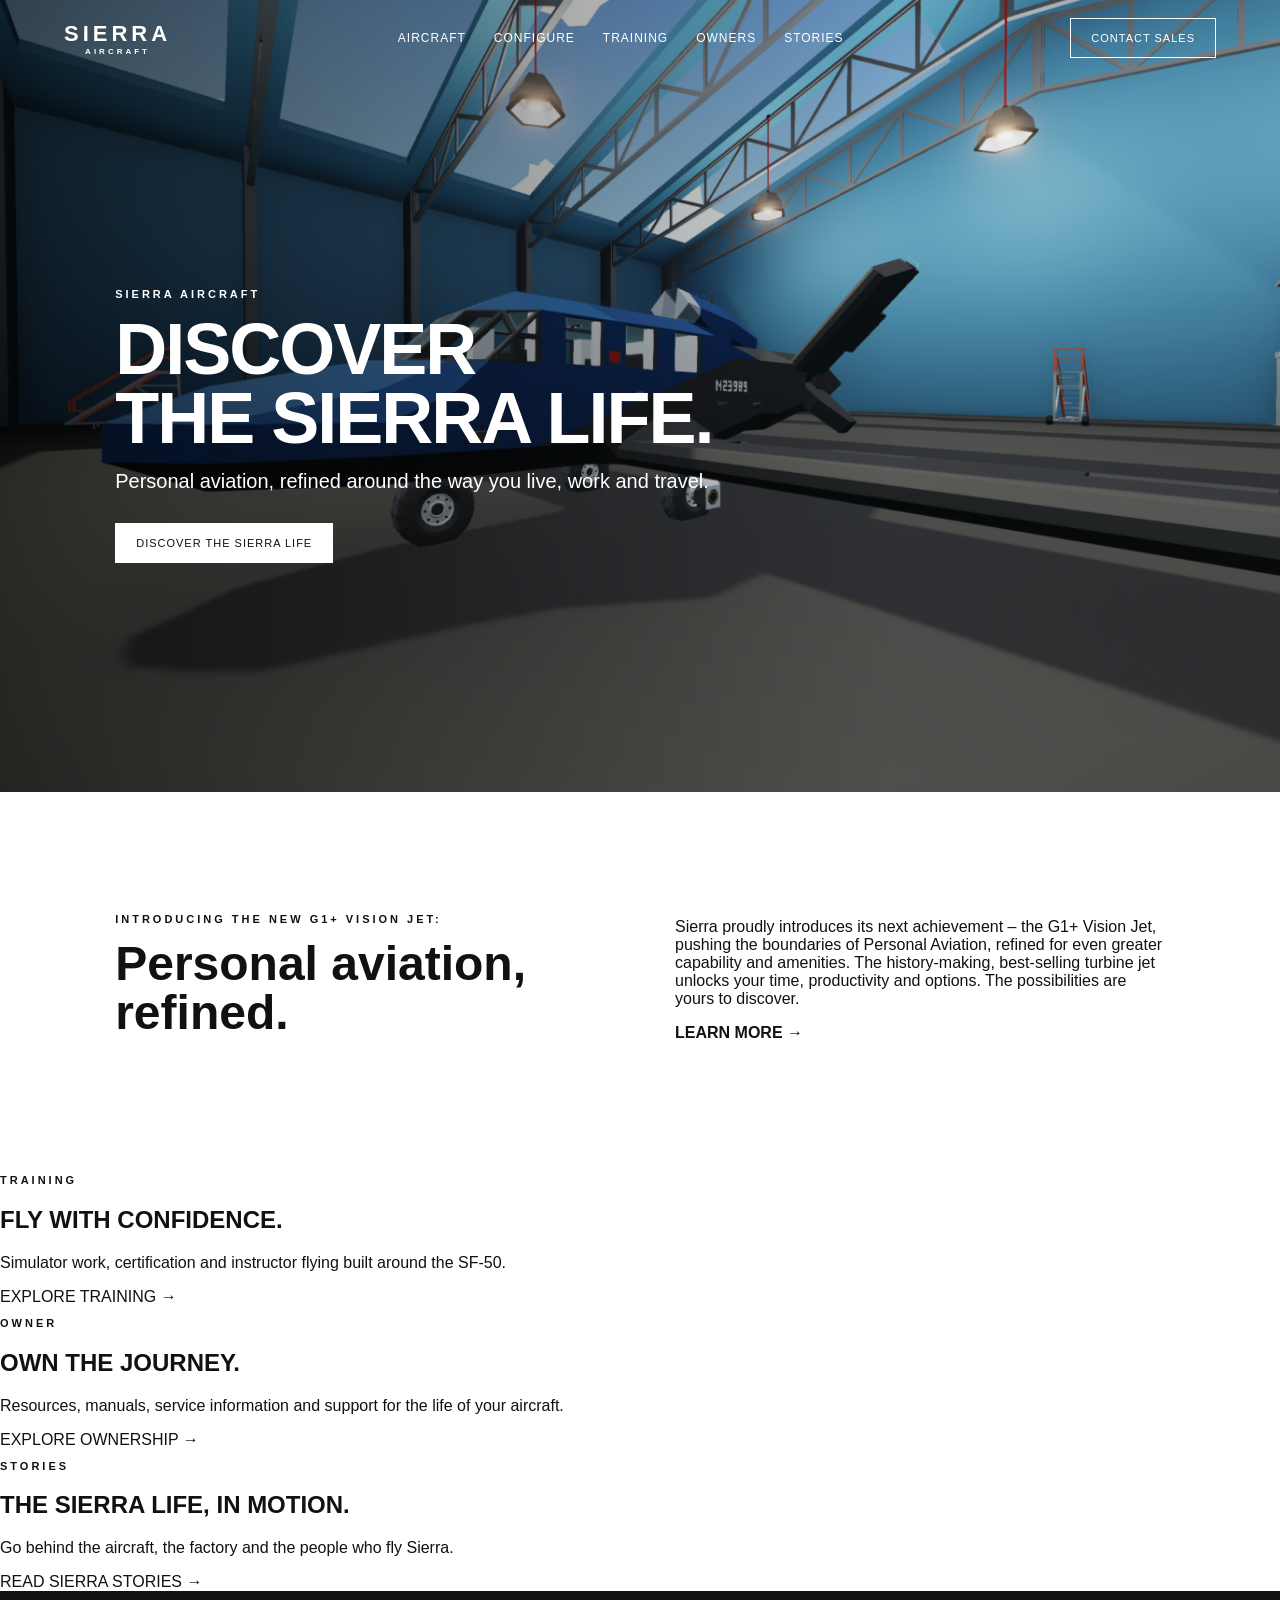
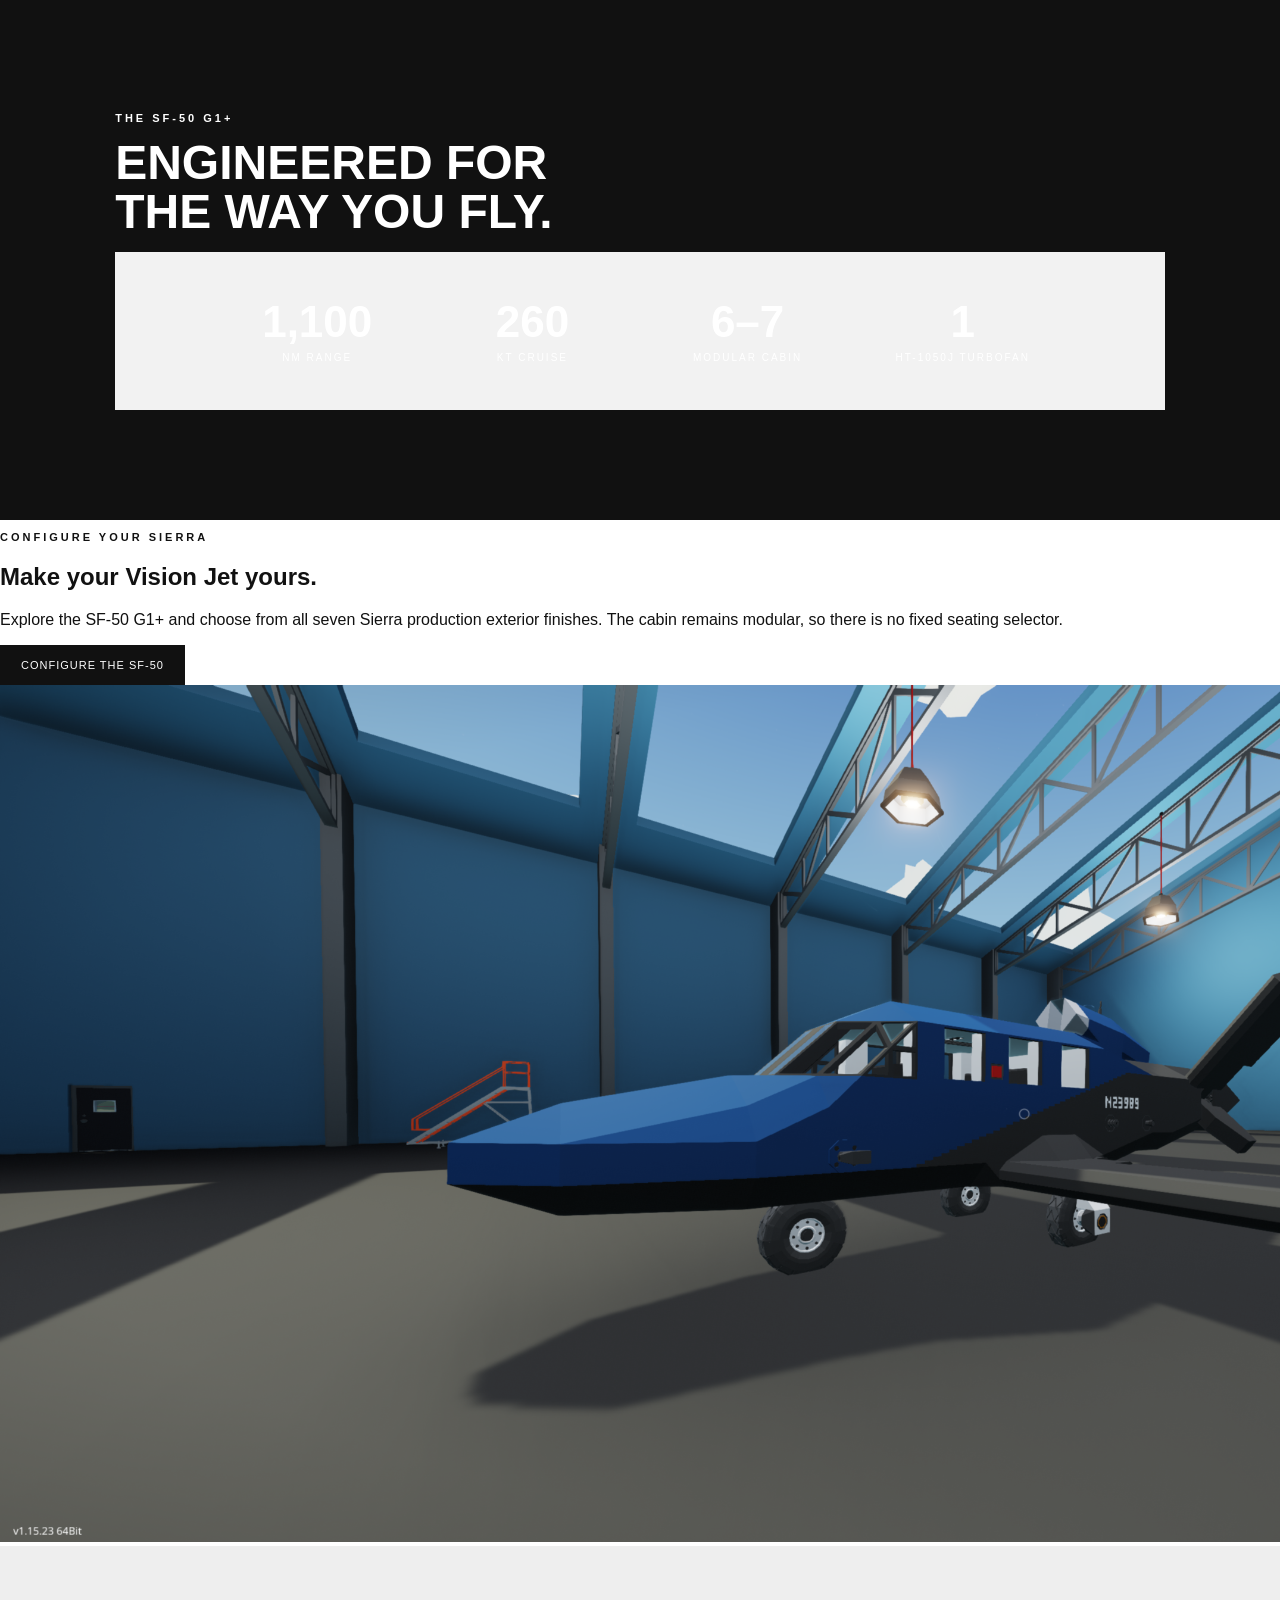
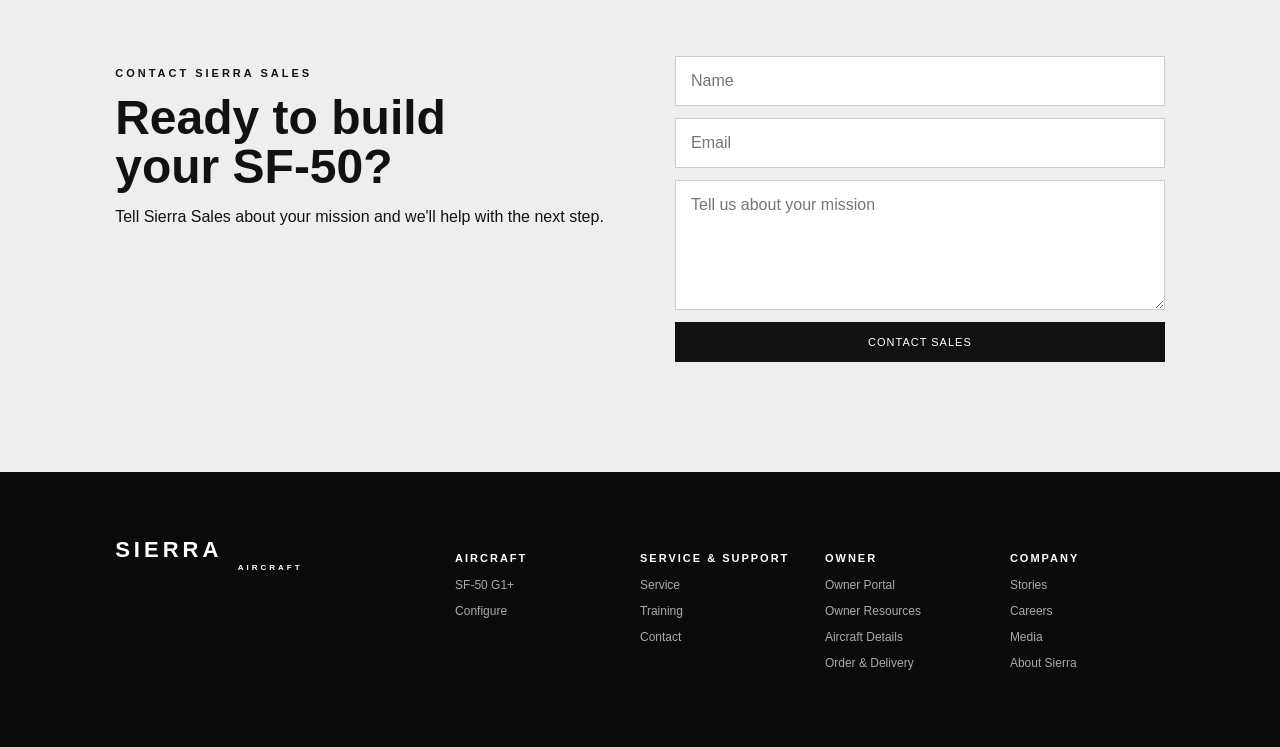
==== commit 901d001c: "Update Sierra homepage" ====
--- a/index.html
+++ b/index.html
@@ -1,85 +1,23 @@
 <!doctype html>
-<html lang="en">
-<head>
-<meta charset="utf-8">
-<meta name="viewport" content="width=device-width,initial-scale=1">
-<title>Sierra Aircraft | SF-50 G1+</title>
-<link rel="stylesheet" href="styles.css">
-</head>
+<html lang="en"><head><meta charset="utf-8"><meta name="viewport" content="width=device-width,initial-scale=1"><title>Sierra Aircraft | Discover the Sierra Life</title><link rel="stylesheet" href="styles.css"></head>
 <body>
-<header>
-  <a class="logo" href="#">SIERRA <small>AIRCRAFT</small></a>
-  <nav>
-    <a href="aircraft.html">Aircraft</a><a href="configure.html">Configure</a><a href="#experience">Experience</a>
-    <a href="training.html">Training</a><a href="owners.html">Support</a><a href="stories.html">Stories</a>
-  </nav>
-  <a class="cta" href="#contact">Contact Sales</a>
-</header>
+<header class="floatingHeader"><a class="logo" href="index.html">SIERRA <small>AIRCRAFT</small></a><nav><a href="aircraft.html">Aircraft</a><a href="configure.html">Configure</a><a href="training.html">Training</a><a href="owners.html">Owners</a><a href="stories.html">Stories</a></nav><a class="cta" href="#contact">Contact Sales</a></header>
+<main>
+<section class="hero lifeHero"><img src="Poseidon.png" alt="Sierra SF-50 G1+ Vision Jet"><div class="shade"></div><div class="heroText"><p class="eyebrow">SIERRA AIRCRAFT</p><h1>DISCOVER<br>THE SIERRA LIFE.</h1><span>Personal aviation, refined around the way you live, work and travel.</span><div><a class="btn light" href="#g1">DISCOVER THE SIERRA LIFE</a></div></div></section>
 
-<main>
-<section class="hero">
-  <img id="hero" src="Base Profile Screenshot 2026.09.27 - 17.16.39.25.png" alt="Sierra SF-50 G1+ flying over the mountains">
-  <div class="shade"></div>
-  <div class="heroText">
-    <p>SIERRA SF-50 G1+</p>
-    <h1>GO FURTHER.<br>FLY SIERRA.</h1>
-    <span>A personal light jet designed for the way you travel.</span>
-    <div><a class="btn light" href="aircraft.html">Explore SF-50</a><a class="btn outline" href="configure.html">Configure Yours</a></div>
-  </div>
-  
+<section id="g1" class="intro g1Intro"><div><p class="eyebrow">INTRODUCING THE NEW G1+ VISION JET:</p><h2>Personal aviation,<br>refined.</h2></div><div><p>Sierra proudly introduces its next achievement – the G1+ Vision Jet, pushing the boundaries of Personal Aviation, refined for even greater capability and amenities. The history-making, best-selling turbine jet unlocks your time, productivity and options. The possibilities are yours to discover.</p><a class="textLink" href="aircraft.html">LEARN MORE →</a></div></section>
+
+<section class="featureTiles">
+<article><div class="tileImage tileTraining"></div><div><p class="eyebrow">TRAINING</p><h2>FLY WITH CONFIDENCE.</h2><p>Simulator work, certification and instructor flying built around the SF-50.</p><a href="training.html">EXPLORE TRAINING →</a></div></article>
+<article><div class="tileImage tileOwner"></div><div><p class="eyebrow">OWNER</p><h2>OWN THE JOURNEY.</h2><p>Resources, manuals, service information and support for the life of your aircraft.</p><a href="owners.html">EXPLORE OWNERSHIP →</a></div></article>
+<article><div class="tileImage tileStories"></div><div><p class="eyebrow">STORIES</p><h2>THE SIERRA LIFE, IN MOTION.</h2><p>Go behind the aircraft, the factory and the people who fly Sierra.</p><a href="stories.html">READ SIERRA STORIES →</a></div></article>
 </section>
 
-<section id="aircraft" class="intro"><div><p class="eyebrow">THE SF-50</p><h2>Personal aviation,<br>built around you.</h2></div><p>The SF-50 G1+ combines a pressurized cabin, retractable landing gear, VECTOR avionics and a single HT-1050J turbofan in a compact light jet designed for business and personal travel.<br><br><a class="textLink" href="aircraft.html">Explore the complete aircraft →</a></p></section><section class="stats">
-  <div><b>1,100</b><span>NM RANGE</span></div><div><b>260</b><span>KT CRUISE</span></div>
-  <div><b>6–7</b><span>CABIN CAPACITY</span></div><div><b>1</b><span>HT-1050J TURBOFAN</span></div>
-</section>
+<section class="dark experience"><p class="eyebrow">THE SF-50 G1+</p><h2>ENGINEERED FOR<br>THE WAY YOU FLY.</h2><div class="stats darkStats"><div><b>1,100</b><span>NM RANGE</span></div><div><b>260</b><span>KT CRUISE</span></div><div><b>6–7</b><span>MODULAR CABIN</span></div><div><b>1</b><span>HT-1050J TURBOFAN</span></div></div></section>
 
-<section id="experience" class="dark">
-  <p class="eyebrow">THE SIERRA EXPERIENCE</p><h2>Designed to make flying feel natural.</h2>
-  <div class="grid">
-    <article><b>01</b><h3>VECTOR AVIONICS</h3><p>Integrated glass avionics designed around the pilot.</p></article>
-    <article><b>02</b><h3>PRESSURIZED CABIN</h3><p>Controlled cabin conditions for business and longer flights.</p></article>
-    <article><b>03</b><h3>MODULAR INTERIOR</h3><p>Configure the cabin around the mission without a fixed seating layout.</p></article>
-    <article><b>04</b><h3>SHORT-FIELD MISSION</h3><p>Jet capability with the flexibility of smaller airports.</p></article>
-  </div>
-</section>
+<section id="configure" class="configureCallout"><div><p class="eyebrow">CONFIGURE YOUR SIERRA</p><h2>Make your Vision Jet yours.</h2><p>Explore the SF-50 G1+ and choose from all seven Sierra production exterior finishes. The cabin remains modular, so there is no fixed seating selector.</p><a class="btn darkBtn" href="sf50-configurator.html">CONFIGURE THE SF-50</a></div><div class="configPreview"><img src="Poseidon.png" alt="SF-50 Poseidon"></div></section>
 
-<section class="avionics">
-  <div class="avionicsImage"><img src="Base Profile Screenshot 2026.09.27 - 17.26.10.51.png" alt="Sierra VECTOR avionics cockpit"></div>
-  <div class="avionicsText"><p class="eyebrow">VECTOR AVIONICS</p><h2>A cockpit built around the pilot.</h2><p>The SF-50 G1+ features Sierra's VECTOR flight deck with integrated primary flight and navigation information in a compact, pilot-focused cockpit.</p><a class="textLink" href="#contact">Learn more about the SF-50 →</a></div>
-</section>
-
-
-
-<section id="training" class="split"><img src="Base Profile Screenshot 2026.09.27 - 17.18.28.24.png" alt="SF-50"><div><p class="eyebrow">TRAINING & OWNERSHIP</p><h2>Know your jet before you fly it.</h2><p>Learn about certification, fuel, maintenance, operating costs and day-to-day SF-50 ownership.</p><a href="training.html">Open the owner guide →</a></div></section>
-
-<section id="support" class="dark">
-  <p class="eyebrow">OWNERSHIP</p><h2>Support for the life of your aircraft.</h2>
-  <div class="grid three">
-    <article><h3>SERVICE & SUPPORT</h3><p>Maintenance coordination, parts support and aircraft assistance.</p></article>
-    <article><h3>OWNER RESOURCES</h3><p>Aircraft information, manuals and operating resources.</p></article>
-    <article><h3>OWNER PORTAL</h3><p>Delivery information, documents and support contacts.</p></article>
-  </div>
-</section>
-
-<section id="stories" class="stories"><p class="eyebrow">SIERRA STORIES</p><h2>Inside the aircraft. Inside the journey.</h2><p class="storyLead">Read the story behind the SF-50 and the people who fly it.</p><a class="btn darkBtn" href="stories.html">Read Sierra Stories</a></section>
-
-<section id="contact" class="contact">
-  <div><p class="eyebrow">CONTACT SIERRA SALES</p><h2>Ready to build your SF-50?</h2><p>Tell our sales team about your mission.</p></div>
-  <form onsubmit="event.preventDefault();this.querySelector('button').textContent='Request Sent';"><input required placeholder="Name"><input required type="email" placeholder="Email"><textarea required placeholder="Tell us about your mission"></textarea><button class="btn darkBtn">Contact Sales</button></form>
-</section>
+<section id="contact" class="contact"><div><p class="eyebrow">CONTACT SIERRA SALES</p><h2>Ready to build<br>your SF-50?</h2><p>Tell Sierra Sales about your mission and we'll help with the next step.</p></div><form onsubmit="event.preventDefault();this.querySelector('button').textContent='REQUEST SENT';"><input required placeholder="Name"><input required type="email" placeholder="Email"><textarea required placeholder="Tell us about your mission"></textarea><button class="btn darkBtn">CONTACT SALES</button></form></section>
 </main>
-
-<footer>
-  <div class="logo">SIERRA <small>AIRCRAFT</small></div>
-  <div><h4>Aircraft</h4><a href="aircraft.html">SF-50 G1+</a><a href="configure.html">Configure</a></div>
-<div><h4>Service & Support</h4><a href="owners.html">Support</a><a href="training.html">Training & Ownership</a><a href="#contact">Contact</a></div>
-<div><h4>Owners</h4><a href="owners.html">Owner Portal</a><a href="training.html">Owner Guide</a><a href="aircraft.html">Aircraft Details</a><a href="#contact">Order & Delivery</a></div>
-<div><h4>Company</h4><a href="stories.html">Stories</a><a href="#contact">Careers</a><a href="#contact">Media</a><a href="#contact">About Sierra</a></div></footer>
-
-<script>
-const hero=document.getElementById("hero");
-hero.style.opacity="1";
-</script>
-</body>
-</html>+<footer><div class="logo">SIERRA <small>AIRCRAFT</small></div><div><h4>AIRCRAFT</h4><a href="aircraft.html">SF-50 G1+</a><a href="sf50-configurator.html">Configure</a></div><div><h4>SERVICE & SUPPORT</h4><a href="owners.html">Service</a><a href="training.html">Training</a><a href="#contact">Contact</a></div><div><h4>OWNER</h4><a href="owners.html">Owner Portal</a><a href="training.html">Owner Resources</a><a href="aircraft.html">Aircraft Details</a><a href="#contact">Order & Delivery</a></div><div><h4>COMPANY</h4><a href="stories.html">Stories</a><a href="#contact">Careers</a><a href="#contact">Media</a><a href="#contact">About Sierra</a></div></footer>
+</body></html>
--- a/styles.css
+++ b/styles.css
@@ -1,3 +1,4 @@
 *{box-sizing:border-box}html{scroll-behavior:smooth}body{margin:0;font-family:Arial,Helvetica,sans-serif;color:#111}a{text-decoration:none;color:inherit}header{height:76px;display:flex;align-items:center;justify-content:space-between;padding:0 5%;position:absolute;z-index:5;width:100%;color:white}.logo{font-size:22px;font-weight:800;letter-spacing:4px}.logo small{display:block;font-size:8px;letter-spacing:3px;text-align:center}nav{display:flex;gap:28px;font-size:12px;text-transform:uppercase;letter-spacing:1px}.cta,.btn{padding:13px 20px;border:1px solid white;text-transform:uppercase;font-size:11px;letter-spacing:1px}.hero{height:88vh;min-height:650px;position:relative;overflow:hidden;background:#111}.hero>img{width:100%;height:100%;object-fit:cover;object-position:center;transform:scale(1.01)}.shade{position:absolute;inset:0;background:linear-gradient(90deg,rgba(0,0,0,.62),rgba(0,0,0,.05) 70%)}.heroText{position:absolute;left:9%;top:35%;color:white;max-width:600px}.heroText p,.eyebrow{font-size:11px;letter-spacing:3px;font-weight:700}.heroText h1{font-size:64px;line-height:.95;margin:15px 0}.heroText span{font-size:18px}.heroText>div{margin-top:30px;display:flex;gap:12px}.light{background:white;color:#111;border-color:white}.outline{background:transparent}.heroDots button{width:28px;height:3px;border:0;background:rgba(255,255,255,.45);padding:0;cursor:pointer}.heroDots button.active{background:white}.intro,.configure,.split,.contact{padding:110px 9%;display:grid;grid-template-columns:1fr 1fr;gap:70px}.intro h2,.configure h2,.split h2,.contact h2,.dark h2,.stories h2,.avionics h2{font-size:48px;line-height:1.02;margin:15px 0}.intro>p{font-size:19px;line-height:1.7;max-width:600px}.stats{display:grid;grid-template-columns:repeat(4,1fr);background:#f2f2f2;padding:45px 9%;text-align:center}.stats b{display:block;font-size:44px}.stats span{font-size:10px;letter-spacing:2px}.dark{background:#111;color:white;padding:110px 9%}.grid{display:grid;grid-template-columns:repeat(4,1fr);gap:25px;margin-top:55px}.grid.three{grid-template-columns:repeat(3,1fr)}.grid article{border-top:1px solid #555;padding-top:20px}.grid p{color:#aaa;line-height:1.6}.avionics{padding:0 9% 110px;display:grid;grid-template-columns:1.25fr .75fr;gap:70px;align-items:center;background:#111;color:white}.avionicsImage{height:560px;overflow:hidden}.avionicsImage img{width:100%;height:100%;object-fit:cover;object-position:center}.avionicsText p:not(.eyebrow){color:#aaa;line-height:1.7;font-size:17px}.textLink{font-weight:bold}.configure{background:#f4f4f4}.configure label{display:block;font-size:10px;letter-spacing:2px;margin:25px 0 8px;font-weight:bold}.configure select{width:100%;padding:14px;border:1px solid #ccc;background:white}.colors{display:flex;flex-wrap:wrap;gap:8px;margin-bottom:30px}.colors button{background:white;border:1px solid #ccc;padding:10px 13px;cursor:pointer}.colors button.selected{border:2px solid #111}.darkBtn{display:inline-block;background:#111;color:white;border-color:#111}.preview{background:white;position:relative;min-height:430px;display:flex;align-items:center;justify-content:center;overflow:hidden}.preview img{width:100%;height:100%;object-fit:cover;position:absolute;transform:scale(1.12);transform-origin:center center}.preview div{position:absolute;bottom:20px;left:25px;color:white;text-shadow:0 1px 8px #000}.preview b,.preview span{display:block}.split{align-items:center}.split img{width:100%;height:430px;object-fit:cover}.split a{font-weight:bold}.stories{padding:110px 9%}.storyGrid{display:grid;grid-template-columns:repeat(3,1fr);gap:25px;margin-top:45px}.storyGrid img{width:100%;height:230px;object-fit:cover}.storyGrid p{font-size:10px;letter-spacing:2px}.contact{background:#eee}.contact form{display:flex;flex-direction:column;gap:12px}.contact input,.contact textarea{padding:15px;border:1px solid #ccc;font:inherit}.contact textarea{height:130px}.contact button{cursor:pointer}footer{background:#0b0b0b;color:white;padding:65px 9%;display:grid;grid-template-columns:2fr repeat(4,1fr);gap:30px}footer h4{font-size:11px;letter-spacing:2px}footer a{display:block;color:#aaa;font-size:12px;margin:12px 0}@media(max-width:800px){nav{display:none}.heroText h1{font-size:44px}.intro,.configure,.split,.contact,.avionics{grid-template-columns:1fr;padding:70px 7%}.stats{grid-template-columns:1fr 1fr;gap:30px}.grid,.grid.three,.storyGrid{grid-template-columns:1fr 1fr}.dark{padding:70px 7%}footer{grid-template-columns:1fr 1fr}.heroText{left:7%}.avionicsImage{height:380px}}
 .heroText{max-width:700px}.heroText h1{font-size:72px;letter-spacing:-2px}.heroText span{font-size:20px;display:block;margin-top:18px}.hero{min-height:700px}.configure{display:block}.configurePage{padding:120px 9% 100px}.configurePage .configLayout{display:grid;grid-template-columns:.8fr 1.2fr;gap:70px;align-items:start}.configurePage .preview{height:600px}.backLink{display:inline-block;margin-bottom:35px;font-size:11px;letter-spacing:2px;text-transform:uppercase;font-weight:bold}.pageHero{padding:150px 9% 70px;background:#111;color:#fff}.pageHero h1{font-size:64px;line-height:1;margin:12px 0}.pageHero p{color:#aaa;max-width:650px;font-size:18px;line-height:1.6}@media(max-width:800px){.configurePage .configLayout{grid-template-columns:1fr}.configurePage .preview{height:420px}.pageHero h1{font-size:45px}}
-.configLandingHero{height:78vh;min-height:620px;position:relative;overflow:hidden;color:#fff}.configLandingHero>img{width:100%;height:100%;object-fit:cover;object-position:center}.configLandingText{position:absolute;z-index:2;left:9%;top:32%;max-width:650px}.configLandingText h1{font-size:68px;line-height:.95;margin:15px 0}.configLandingText>p:not(.eyebrow){font-size:19px;line-height:1.6;max-width:560px;margin-bottom:30px}.configIntro{padding:100px 9%;display:grid;grid-template-columns:1fr 1fr;gap:50px}.configIntro .eyebrow{grid-column:1/-1;margin-bottom:-25px}.configIntro h2{font-size:48px;line-height:1;margin:0}.configIntro>p:last-child{font-size:18px;line-height:1.7;color:#555}.configFeature{padding:0 9% 110px;display:grid;grid-template-columns:1.2fr .8fr;gap:70px;align-items:center}.configFeature img{width:100%;height:470px;object-fit:cover}.configFeature h2{font-size:48px;line-height:1.05}.configFeature p:not(.eyebrow){font-size:18px;line-height:1.7;color:#555}.configCTA{padding:100px 9%;background:#f1f1f1;text-align:center}.configCTA h2{font-size:52px;margin:15px 0 30px}@media(max-width:800px){.configLandingText h1{font-size:45px}.configIntro,.configFeature{grid-template-columns:1fr;padding:70px 7%}.configFeature img{height:350px}.configCTA{padding:75px 7%}.configCTA h2{font-size:40px}}+.configLandingHero{height:78vh;min-height:620px;position:relative;overflow:hidden;color:#fff}.configLandingHero>img{width:100%;height:100%;object-fit:cover;object-position:center}.configLandingText{position:absolute;z-index:2;left:9%;top:32%;max-width:650px}.configLandingText h1{font-size:68px;line-height:.95;margin:15px 0}.configLandingText>p:not(.eyebrow){font-size:19px;line-height:1.6;max-width:560px;margin-bottom:30px}.configIntro{padding:100px 9%;display:grid;grid-template-columns:1fr 1fr;gap:50px}.configIntro .eyebrow{grid-column:1/-1;margin-bottom:-25px}.configIntro h2{font-size:48px;line-height:1;margin:0}.configIntro>p:last-child{font-size:18px;line-height:1.7;color:#555}.configFeature{padding:0 9% 110px;display:grid;grid-template-columns:1.2fr .8fr;gap:70px;align-items:center}.configFeature img{width:100%;height:470px;object-fit:cover}.configFeature h2{font-size:48px;line-height:1.05}.configFeature p:not(.eyebrow){font-size:18px;line-height:1.7;color:#555}.configCTA{padding:100px 9%;background:#f1f1f1;text-align:center}.configCTA h2{font-size:52px;margin:15px 0 30px}@media(max-width:800px){.configLandingText h1{font-size:45px}.configIntro,.configFeature{grid-template-columns:1fr;padding:70px 7%}.configFeature img{height:350px}.configCTA{padding:75px 7%}.configCTA h2{font-size:40px}}
+.checkRow{display:flex;align-items:flex-start;gap:12px;padding:16px 0;border-top:1px solid #ddd;border-bottom:1px solid #ddd;margin:20px 0}.checkRow input{width:18px;height:18px;margin-top:2px}.checkRow small{display:block;color:#777;margin-top:5px}.orderSummary{padding:18px;background:#f3f3f3;margin:25px 0}.orderContact{margin-top:70px;padding-top:80px;border-top:1px solid #ddd;display:grid;grid-template-columns:1fr 1fr;gap:70px}.orderContact form{display:flex;flex-direction:column;gap:12px}.orderContact input,.orderContact textarea{padding:15px;border:1px solid #ccc;font:inherit}.orderContact textarea{height:150px}.sentMsg{font-size:13px;font-weight:bold}.specDetail{padding:90px 9%;display:grid;grid-template-columns:1.1fr .9fr;gap:70px;align-items:center}.specDetail img{width:100%;height:520px;object-fit:cover}.specDetail h2,.detailSections h2{font-size:48px;line-height:1.02}.detailGrid{display:grid;grid-template-columns:1fr 1fr;gap:20px;margin-top:35px}.detailGrid div{border-top:1px solid #ddd;padding-top:15px}.detailGrid b,.detailGrid span{display:block}.detailGrid b{font-size:22px}.detailGrid span{font-size:9px;letter-spacing:2px;color:#777;margin-top:5px}.detailSections{padding:0 9% 100px;display:grid;grid-template-columns:1fr 1fr;gap:60px}.detailSections article{border-top:1px solid #ddd;padding-top:20px}.detailSections article p:not(.eyebrow){font-size:17px;line-height:1.7;color:#555}.storyLead{font-size:18px;color:#555;max-width:600px;margin-bottom:25px}.storyHero{height:70vh;min-height:560px;position:relative;overflow:hidden;color:#fff}.storyHero img{width:100%;height:100%;object-fit:cover}.storyHero>div:last-child{position:absolute;z-index:2;left:9%;top:35%}.storyHero h1{font-size:68px;line-height:.95}.storyArticle{max-width:900px;margin:auto;padding:100px 7%;font-size:19px;line-height:1.8}.storyArticle h2{font-size:45px;line-height:1.05;margin-top:50px}.storyArticle img{width:100%;margin:35px 0}.costGrid{padding:90px 9%;display:grid;grid-template-columns:repeat(3,1fr);gap:25px}.costGrid article{background:#f2f2f2;padding:35px}.costGrid h2{font-size:38px;margin:10px 0}.costGrid p{line-height:1.7;color:#555}.ownerGuide{padding:0 9% 100px;display:grid;grid-template-columns:1fr 1fr;gap:70px;align-items:center}.ownerGuide img{width:100%;height:450px;object-fit:cover}.ownerGuide h2{font-size:48px;line-height:1.05}.ownerGuide p:not(.eyebrow){font-size:17px;line-height:1.7;color:#555}@media(max-width:800px){.orderContact,.specDetail,.detailSections,.ownerGuide{grid-template-columns:1fr}.costGrid{grid-template-columns:1fr;padding:70px 7%}.storyHero h1{font-size:45px}.specDetail,.ownerGuide{padding-left:7%;padding-right:7%}.detailSections{padding:0 7% 70px}.orderContact{padding:60px 7%}}
